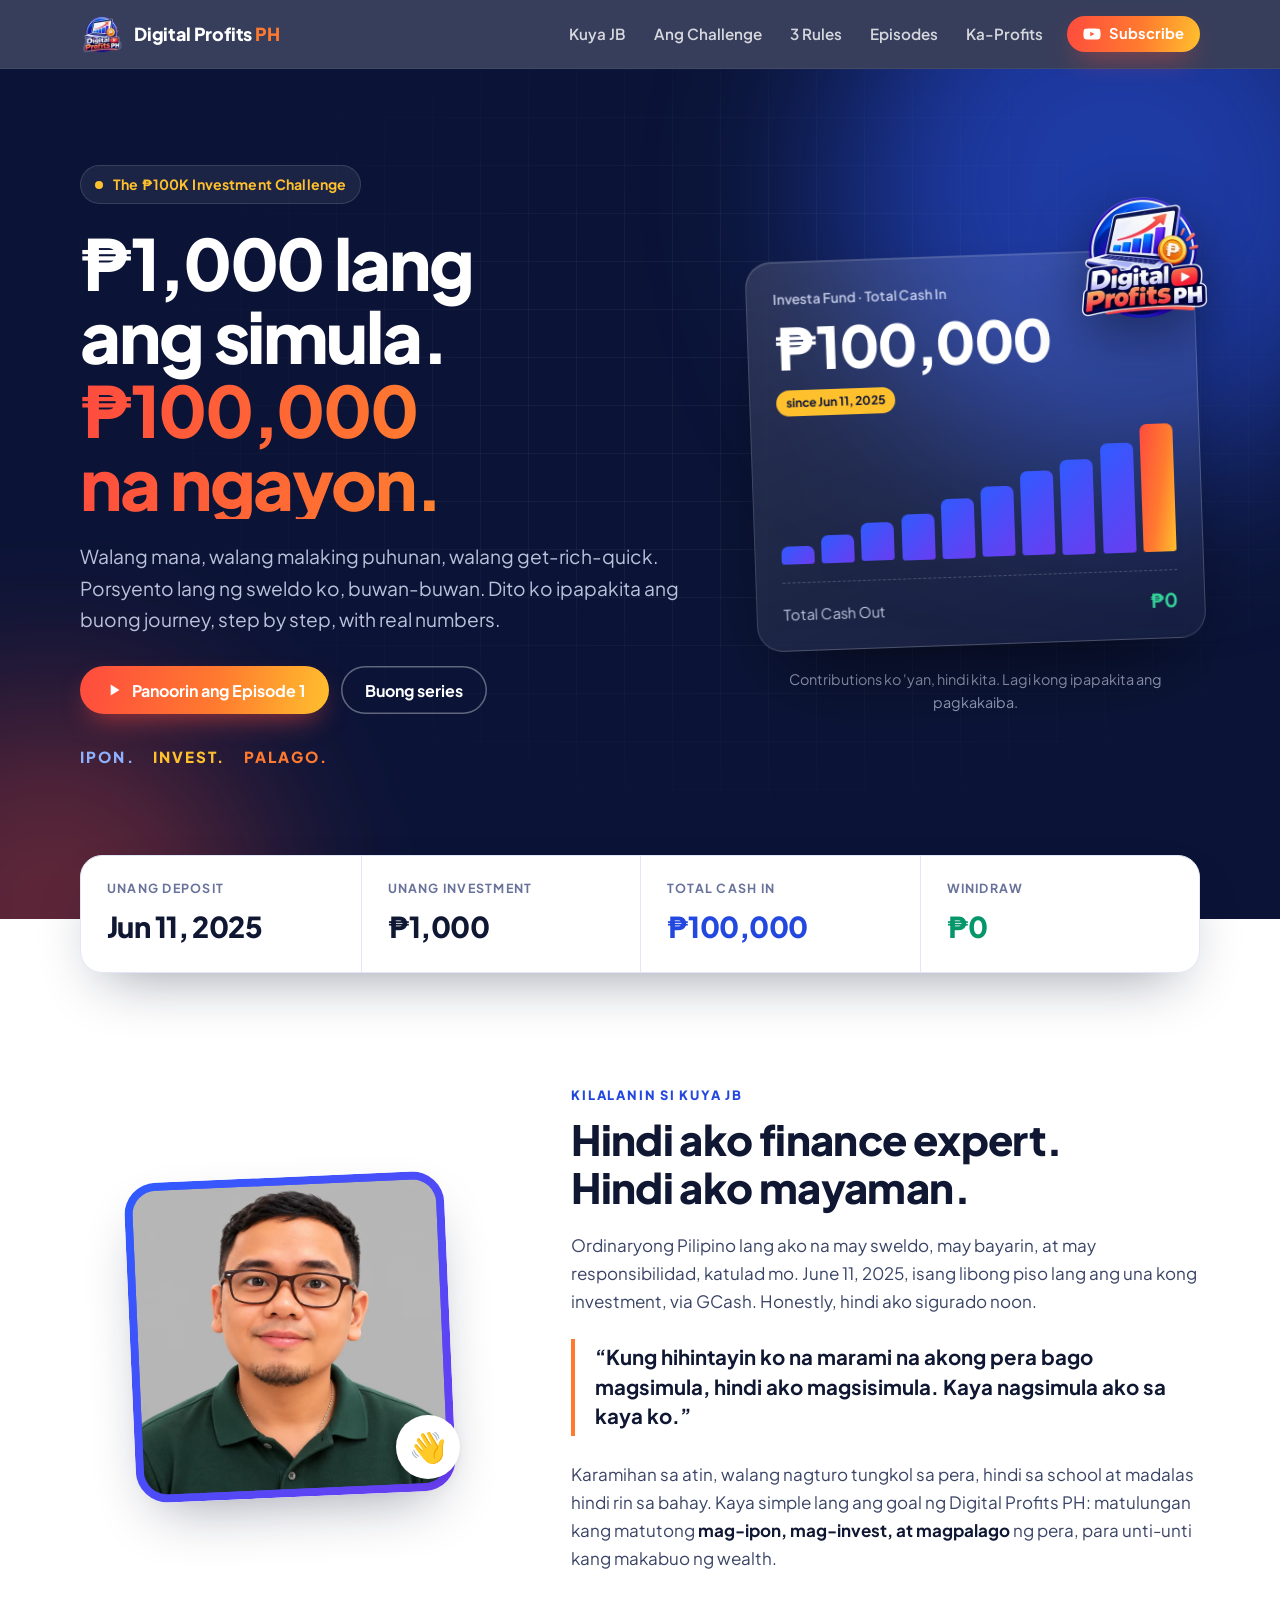
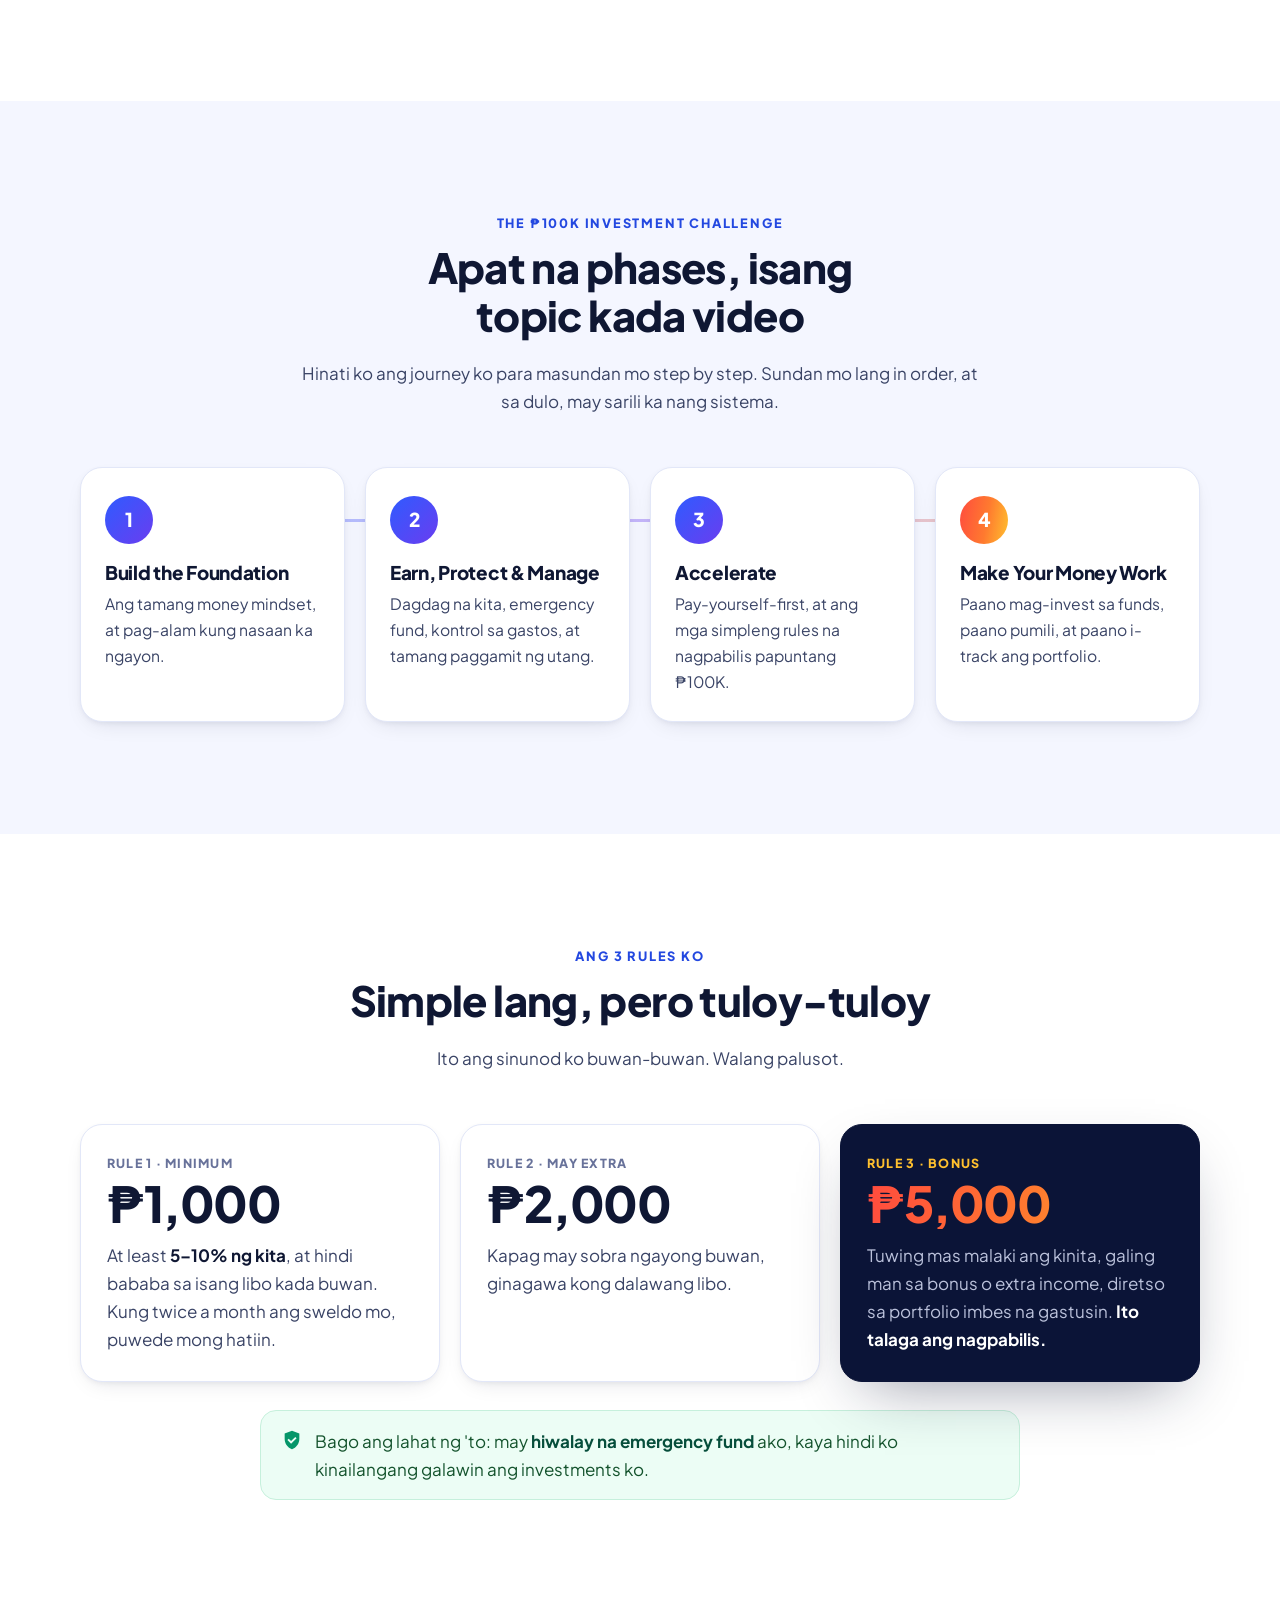
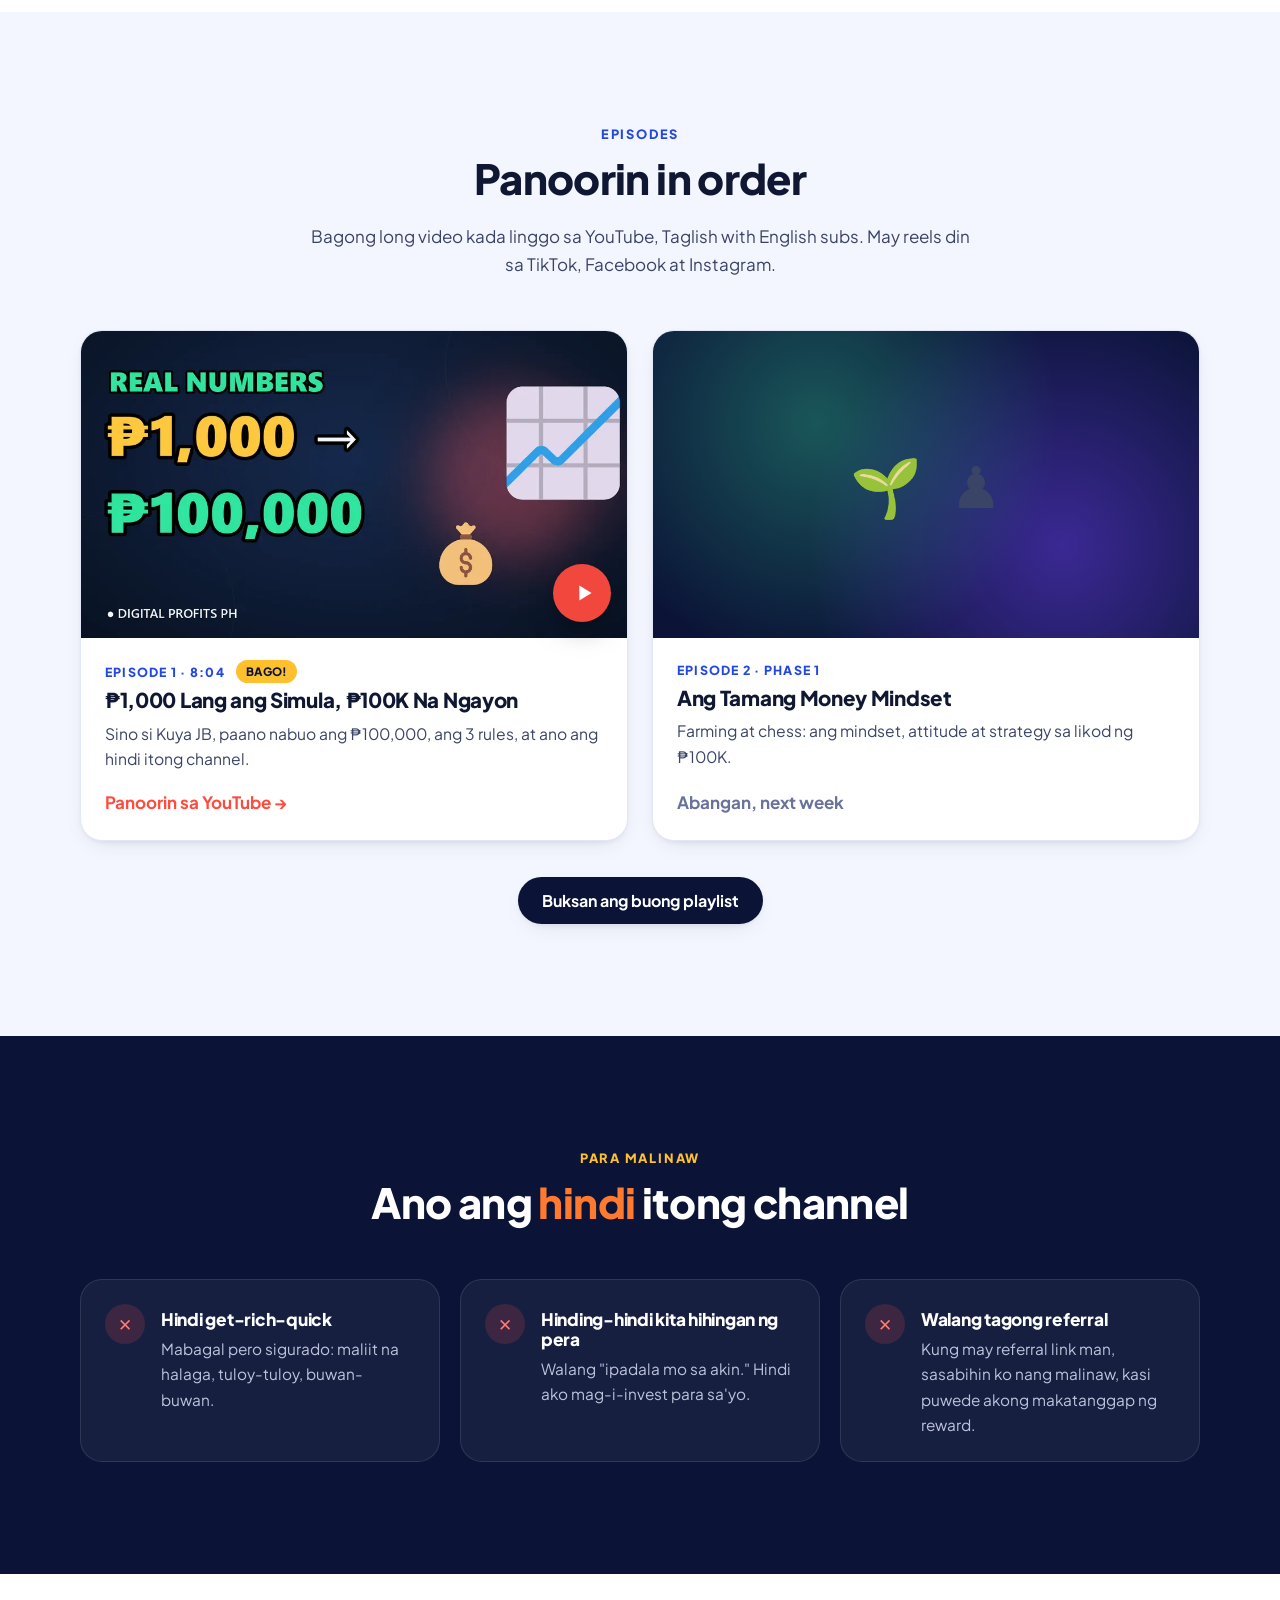
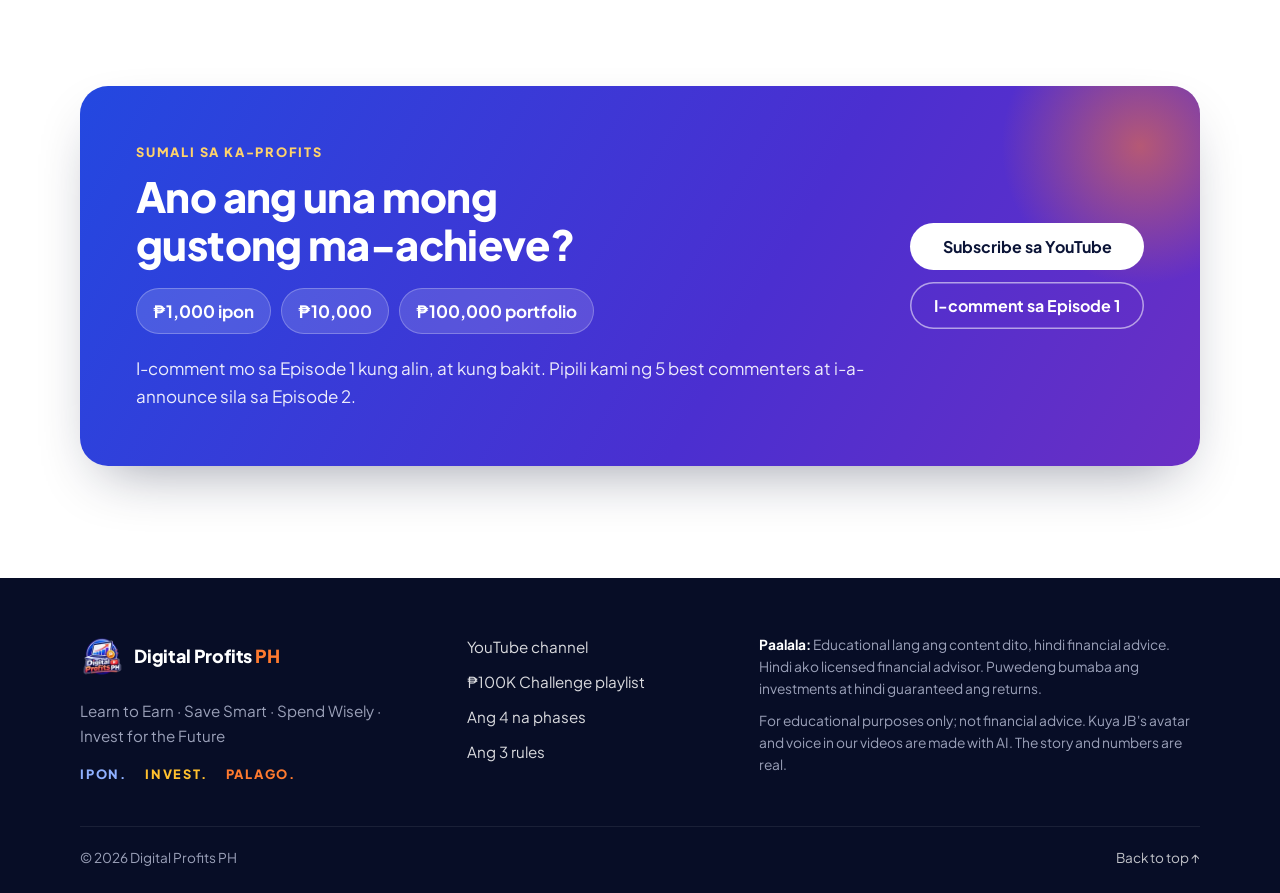
==== index.html @ aa37a6e0 "Digital Profits PH website Static one-page site for the channel and The ₱100K Investment Challenge: " ====
<!doctype html>
<html lang="fil">
<head>
  <meta charset="utf-8">
  <meta name="viewport" content="width=device-width, initial-scale=1">
  <title>Digital Profits PH · Ipon. Invest. Palago.</title>
  <meta name="description" content="₱1,000 lang ang simula, ₱100,000 na ngayon. Samahan si Kuya JB sa The ₱100K Investment Challenge: matutong mag-ipon, mag-invest at magpalago ng pera, step by step, with real numbers.">
  <meta name="theme-color" content="#0b1437">
  <link rel="canonical" href="https://digitalprofitsph.github.io/">

  <meta property="og:type" content="website">
  <meta property="og:site_name" content="Digital Profits PH">
  <meta property="og:title" content="Digital Profits PH · The ₱100K Investment Challenge">
  <meta property="og:description" content="₱1,000 lang ang simula, ₱100,000 na ngayon. Ipon. Invest. Palago., step by step, with real numbers.">
  <meta property="og:url" content="https://digitalprofitsph.github.io/">
  <meta property="og:image" content="https://digitalprofitsph.github.io/assets/og-image.png">
  <meta property="og:image:width" content="1200">
  <meta property="og:image:height" content="630">
  <meta name="twitter:card" content="summary_large_image">

  <link rel="icon" type="image/png" sizes="32x32" href="assets/favicon-32.png">
  <link rel="icon" type="image/png" sizes="192x192" href="assets/favicon-192.png">
  <link rel="apple-touch-icon" href="assets/apple-touch-icon.png">

  <link rel="preconnect" href="https://fonts.googleapis.com">
  <link rel="preconnect" href="https://fonts.gstatic.com" crossorigin>
  <link href="https://fonts.googleapis.com/css2?family=Plus+Jakarta+Sans:wght@400;500;600;700;800&display=swap" rel="stylesheet">
  <link rel="stylesheet" href="styles.css">
  <script>document.documentElement.classList.add("js");</script>
  <script src="script.js" defer></script>
</head>
<body>
  <a class="skip-link" href="#main">Skip to content</a>

  <header class="site-header" data-header>
    <div class="container header-inner">
      <a class="brand" href="#top" aria-label="Digital Profits PH, home">
        <img src="assets/logo-96.webp" width="44" height="44" alt="">
        <span>Digital Profits <b>PH</b></span>
      </a>
      <button class="nav-toggle" type="button" aria-expanded="false" aria-controls="site-nav" data-nav-toggle>
        <span class="sr-only">Menu</span>
        <svg viewBox="0 0 24 24" width="24" height="24" aria-hidden="true"><path d="M4 7h16M4 12h16M4 17h16" stroke="currentColor" stroke-width="2" stroke-linecap="round"/></svg>
      </button>
      <nav class="site-nav" id="site-nav" data-nav>
        <a href="#kuya-jb">Kuya JB</a>
        <a href="#challenge">Ang Challenge</a>
        <a href="#rules">3 Rules</a>
        <a href="#episodes">Episodes</a>
        <a href="#ka-profits">Ka-Profits</a>
        <a class="btn btn-sm btn-primary" href="https://www.youtube.com/@digitalprofitsph?sub_confirmation=1" target="_blank" rel="noopener">
          <svg viewBox="0 0 24 24" width="18" height="18" aria-hidden="true"><path fill="currentColor" d="M23 7.2a3 3 0 0 0-2.1-2.1C19 4.6 12 4.6 12 4.6s-7 0-8.9.5A3 3 0 0 0 1 7.2 31 31 0 0 0 .5 12 31 31 0 0 0 1 16.8a3 3 0 0 0 2.1 2.1c1.9.5 8.9.5 8.9.5s7 0 8.9-.5a3 3 0 0 0 2.1-2.1 31 31 0 0 0 .5-4.8 31 31 0 0 0-.5-4.8ZM9.7 15.1V8.9L15.5 12l-5.8 3.1Z"/></svg>
          Subscribe
        </a>
      </nav>
    </div>
  </header>

  <main id="main">
    <!-- Hero -->
    <section class="hero" id="top">
      <div class="hero-glow" aria-hidden="true"></div>
      <div class="container hero-grid">
        <div class="hero-copy">
          <p class="eyebrow"><span class="dot" aria-hidden="true"></span> The ₱100K Investment Challenge</p>
          <h1>₱1,000 lang ang simula. <span class="grad">₱100,000 na ngayon.</span></h1>
          <p class="lead">Walang mana, walang malaking puhunan, walang get-rich-quick. Porsyento lang ng sweldo ko, buwan-buwan. Dito ko ipapakita ang buong journey, step by step, with real numbers.</p>
          <div class="hero-actions">
            <a class="btn btn-primary" href="https://youtu.be/28OfIGx4rfI" target="_blank" rel="noopener">
              <svg viewBox="0 0 24 24" width="20" height="20" aria-hidden="true"><path fill="currentColor" d="M8 5.5v13l10.5-6.5L8 5.5Z"/></svg>
              Panoorin ang Episode 1
            </a>
            <a class="btn btn-ghost" href="https://www.youtube.com/playlist?list=PLdHB0yVSAcLo" target="_blank" rel="noopener">Buong series</a>
          </div>
          <p class="motto" aria-label="Ipon. Invest. Palago.">
            <span>Ipon.</span><span>Invest.</span><span>Palago.</span>
          </p>
        </div>

        <div class="hero-visual">
          <div class="wallet-card" role="img" aria-label="Investa Fund: Total Cash In ₱100,000, Total Cash Out ₱0, since June 11, 2025">
            <p class="wallet-label">Investa Fund · Total Cash In</p>
            <p class="wallet-amount">₱100,000</p>
            <span class="wallet-chip">since Jun 11, 2025</span>
            <div class="bars" aria-hidden="true">
              <span style="--h:14%"></span><span style="--h:22%"></span><span style="--h:30%"></span><span style="--h:36%"></span>
              <span style="--h:47%"></span><span style="--h:55%"></span><span style="--h:66%"></span><span style="--h:74%"></span>
              <span style="--h:86%"></span><span style="--h:100%"></span>
            </div>
            <div class="wallet-foot">
              <span>Total Cash Out</span><strong>₱0</strong>
            </div>
          </div>
          <img class="hero-logo" src="assets/logo-320.webp" width="200" height="200" alt="Digital Profits PH logo">
          <p class="hero-note">Contributions ko 'yan, hindi kita. Lagi kong ipapakita ang pagkakaiba.</p>
        </div>
      </div>
    </section>

    <!-- Stats -->
    <section class="stats-wrap" aria-label="Ang journey sa numbers">
      <div class="container">
        <dl class="stats">
          <div><dt>Unang deposit</dt><dd>Jun 11, 2025</dd></div>
          <div><dt>Unang investment</dt><dd>₱1,000</dd></div>
          <div><dt>Total cash in</dt><dd>₱100,000</dd></div>
          <div><dt>Winidraw</dt><dd>₱0</dd></div>
        </dl>
      </div>
    </section>

    <!-- About -->
    <section class="section" id="kuya-jb">
      <div class="container about">
        <div class="about-photo reveal">
          <img src="assets/kuya-jb.webp" width="320" height="320" alt="Kuya JB, host ng Digital Profits PH" loading="lazy">
          <span class="wave" aria-hidden="true">👋</span>
        </div>
        <div class="about-copy reveal">
          <p class="kicker">Kilalanin si Kuya JB</p>
          <h2>Hindi ako finance expert. Hindi ako mayaman.</h2>
          <p>Ordinaryong Pilipino lang ako na may sweldo, may bayarin, at may responsibilidad, katulad mo. June 11, 2025, isang libong piso lang ang una kong investment, via GCash. Honestly, hindi ako sigurado noon.</p>
          <blockquote>
            “Kung hihintayin ko na marami na akong pera bago magsimula, hindi ako magsisimula. Kaya nagsimula ako sa kaya ko.”
          </blockquote>
          <p>Karamihan sa atin, walang nagturo tungkol sa pera, hindi sa school at madalas hindi rin sa bahay. Kaya simple lang ang goal ng Digital Profits PH: matulungan kang matutong <strong>mag-ipon, mag-invest, at magpalago</strong> ng pera, para unti-unti kang makabuo ng wealth.</p>
        </div>
      </div>
    </section>

    <!-- Challenge -->
    <section class="section section-tint" id="challenge">
      <div class="container">
        <div class="section-head reveal">
          <p class="kicker">The ₱100K Investment Challenge</p>
          <h2>Apat na phases, isang topic kada video</h2>
          <p>Hinati ko ang journey ko para masundan mo step by step. Sundan mo lang in order, at sa dulo, may sarili ka nang sistema.</p>
        </div>
        <ol class="phases">
          <li class="phase reveal">
            <span class="phase-num">1</span>
            <h3>Build the Foundation</h3>
            <p>Ang tamang money mindset, at pag-alam kung nasaan ka ngayon.</p>
          </li>
          <li class="phase reveal">
            <span class="phase-num">2</span>
            <h3>Earn, Protect &amp; Manage</h3>
            <p>Dagdag na kita, emergency fund, kontrol sa gastos, at tamang paggamit ng utang.</p>
          </li>
          <li class="phase reveal">
            <span class="phase-num">3</span>
            <h3>Accelerate</h3>
            <p>Pay-yourself-first, at ang mga simpleng rules na nagpabilis papuntang ₱100K.</p>
          </li>
          <li class="phase reveal">
            <span class="phase-num">4</span>
            <h3>Make Your Money Work</h3>
            <p>Paano mag-invest sa funds, paano pumili, at paano i-track ang portfolio.</p>
          </li>
        </ol>
      </div>
    </section>

    <!-- Rules -->
    <section class="section" id="rules">
      <div class="container">
        <div class="section-head reveal">
          <p class="kicker">Ang 3 Rules Ko</p>
          <h2>Simple lang, pero tuloy-tuloy</h2>
          <p>Ito ang sinunod ko buwan-buwan. Walang palusot.</p>
        </div>
        <div class="rules">
          <article class="rule reveal">
            <p class="rule-tag">Rule 1 · Minimum</p>
            <p class="rule-amount">₱1,000</p>
            <p>At least <strong>5–10% ng kita</strong>, at hindi bababa sa isang libo kada buwan. Kung twice a month ang sweldo mo, puwede mong hatiin.</p>
          </article>
          <article class="rule reveal">
            <p class="rule-tag">Rule 2 · May extra</p>
            <p class="rule-amount">₱2,000</p>
            <p>Kapag may sobra ngayong buwan, ginagawa kong dalawang libo.</p>
          </article>
          <article class="rule rule-hot reveal">
            <p class="rule-tag">Rule 3 · Bonus</p>
            <p class="rule-amount">₱5,000</p>
            <p>Tuwing mas malaki ang kinita, galing man sa bonus o extra income, diretso sa portfolio imbes na gastusin. <strong>Ito talaga ang nagpabilis.</strong></p>
          </article>
        </div>
        <p class="rules-note reveal">
          <svg viewBox="0 0 24 24" width="22" height="22" aria-hidden="true"><path fill="currentColor" d="M12 2 4 5v6c0 5 3.4 9.7 8 11 4.6-1.3 8-6 8-11V5l-8-3Zm-1 14-4-4 1.4-1.4L11 13.2l4.6-4.6L17 10l-6 6Z"/></svg>
          <span>Bago ang lahat ng 'to: may <strong>hiwalay na emergency fund</strong> ako, kaya hindi ko kinailangang galawin ang investments ko.</span>
        </p>
      </div>
    </section>

    <!-- Episodes -->
    <section class="section section-tint" id="episodes">
      <div class="container">
        <div class="section-head reveal">
          <p class="kicker">Episodes</p>
          <h2>Panoorin in order</h2>
          <p>Bagong long video kada linggo sa YouTube, Taglish with English subs. May reels din sa TikTok, Facebook at Instagram.</p>
        </div>
        <div class="episodes">
          <a class="episode reveal" href="https://youtu.be/28OfIGx4rfI" target="_blank" rel="noopener">
            <div class="episode-thumb">
              <img src="assets/ep01.webp" width="960" height="540" alt="Episode 1 thumbnail: Real numbers, ₱1,000 to ₱100,000" loading="lazy">
              <span class="play" aria-hidden="true"><svg viewBox="0 0 24 24" width="28" height="28"><path fill="currentColor" d="M8 5.5v13l10.5-6.5L8 5.5Z"/></svg></span>
            </div>
            <div class="episode-body">
              <p class="episode-meta">Episode 1 · 8:04 <span class="badge" data-ep1-badge>Bago!</span></p>
              <h3>₱1,000 Lang ang Simula, ₱100K Na Ngayon</h3>
              <p>Sino si Kuya JB, paano nabuo ang ₱100,000, ang 3 rules, at ano ang hindi itong channel.</p>
              <span class="episode-cta" data-ep1-cta>Panoorin sa YouTube →</span>
            </div>
          </a>
          <div class="episode episode-soon reveal">
            <div class="episode-thumb soon-art" aria-hidden="true">
              <span>🌱</span><span>♟️</span>
            </div>
            <div class="episode-body">
              <p class="episode-meta">Episode 2 · Phase 1</p>
              <h3>Ang Tamang Money Mindset</h3>
              <p>Farming at chess: ang mindset, attitude at strategy sa likod ng ₱100K.</p>
              <span class="episode-cta muted">Abangan, next week</span>
            </div>
          </div>
        </div>
        <div class="center reveal">
          <a class="btn btn-dark" href="https://www.youtube.com/playlist?list=PLdHB0yVSAcLo" target="_blank" rel="noopener">Buksan ang buong playlist</a>
        </div>
      </div>
    </section>

    <!-- Promise -->
    <section class="section promise">
      <div class="container">
        <div class="section-head reveal">
          <p class="kicker">Para malinaw</p>
          <h2>Ano ang <em>hindi</em> itong channel</h2>
        </div>
        <ul class="nots">
          <li class="reveal"><span class="x" aria-hidden="true">✕</span><div><h3>Hindi get-rich-quick</h3><p>Mabagal pero sigurado: maliit na halaga, tuloy-tuloy, buwan-buwan.</p></div></li>
          <li class="reveal"><span class="x" aria-hidden="true">✕</span><div><h3>Hinding-hindi kita hihingan ng pera</h3><p>Walang "ipadala mo sa akin." Hindi ako mag-i-invest para sa'yo.</p></div></li>
          <li class="reveal"><span class="x" aria-hidden="true">✕</span><div><h3>Walang tagong referral</h3><p>Kung may referral link man, sasabihin ko nang malinaw, kasi puwede akong makatanggap ng reward.</p></div></li>
        </ul>
      </div>
    </section>

    <!-- Community -->
    <section class="section" id="ka-profits">
      <div class="container">
        <div class="cta-band reveal">
          <div>
            <p class="kicker light">Sumali sa Ka-Profits</p>
            <h2>Ano ang una mong gustong <span class="nowrap">ma-achieve?</span></h2>
            <div class="goals">
              <span>₱1,000 ipon</span><span>₱10,000</span><span>₱100,000 portfolio</span>
            </div>
            <p>I-comment mo sa Episode 1 kung alin, at kung bakit. Pipili kami ng 5 best commenters at i-a-announce sila sa Episode 2.</p>
          </div>
          <div class="cta-actions">
            <a class="btn btn-light" href="https://www.youtube.com/@digitalprofitsph?sub_confirmation=1" target="_blank" rel="noopener">Subscribe sa YouTube</a>
            <a class="btn btn-outline-light" href="https://youtu.be/28OfIGx4rfI" target="_blank" rel="noopener">I-comment sa Episode 1</a>
          </div>
        </div>
      </div>
    </section>
  </main>

  <footer class="site-footer">
    <div class="container footer-grid">
      <div class="footer-brand">
        <a class="brand" href="#top">
          <img src="assets/logo-96.webp" width="44" height="44" alt="">
          <span>Digital Profits <b>PH</b></span>
        </a>
        <p>Learn to Earn · Save Smart · Spend Wisely · Invest for the Future</p>
        <p class="motto small"><span>Ipon.</span><span>Invest.</span><span>Palago.</span></p>
      </div>
      <nav class="footer-links" aria-label="Footer">
        <a href="https://www.youtube.com/@digitalprofitsph" target="_blank" rel="noopener">YouTube channel</a>
        <a href="https://www.youtube.com/playlist?list=PLdHB0yVSAcLo" target="_blank" rel="noopener">₱100K Challenge playlist</a>
        <a href="#challenge">Ang 4 na phases</a>
        <a href="#rules">Ang 3 rules</a>
      </nav>
      <div class="disclaimer">
        <p><strong>Paalala:</strong> Educational lang ang content dito, hindi financial advice. Hindi ako licensed financial advisor. Puwedeng bumaba ang investments at hindi guaranteed ang returns.</p>
        <p>For educational purposes only; not financial advice. Kuya JB's avatar and voice in our videos are made with AI. The story and numbers are real.</p>
      </div>
    </div>
    <div class="container footer-bottom">
      <p>© <span data-year>2026</span> Digital Profits PH</p>
      <a href="#top">Back to top ↑</a>
    </div>
  </footer>
</body>
</html>
---- styles.css ----
/* Digital Profits PH: colours come from logo V2 (royal blue, violet, red-orange, gold) */
:root {
  --navy-950: #070d26;
  --navy-900: #0b1437;
  --navy-800: #121e52;
  --blue: #2f5bff;
  --blue-600: #2348e0;
  --violet: #6a3df0;
  --red: #ff4b3e;
  --orange: #ff7a2f;
  --gold: #ffc02e;
  --green: #34d399;

  --ink: #0f1733;
  --body: #3a4466;
  --muted: #68729a;
  --bg: #ffffff;
  --tint: #f4f6ff;
  --line: #e2e7f8;
  --on-dark: rgba(226, 232, 255, 0.82);

  --grad-hot: linear-gradient(100deg, var(--red), var(--orange) 55%, var(--gold));
  --grad-blue: linear-gradient(135deg, var(--blue), var(--violet));
  --radius: 22px;
  --shadow-sm: 0 2px 6px -2px rgba(15, 23, 51, 0.08), 0 8px 24px -12px rgba(15, 23, 51, 0.18);
  --shadow-lg: 0 24px 60px -24px rgba(15, 23, 51, 0.45);
  --header-h: 68px;
}

*, *::before, *::after { box-sizing: border-box; }

html { scroll-behavior: smooth; scroll-padding-top: calc(var(--header-h) + 12px); }

body {
  margin: 0;
  font-family: "Plus Jakarta Sans", "Segoe UI", system-ui, -apple-system, sans-serif;
  font-size: 1.0625rem;
  line-height: 1.65;
  color: var(--body);
  background: var(--bg);
  -webkit-font-smoothing: antialiased;
  text-rendering: optimizeLegibility;
}

img { display: block; max-width: 100%; height: auto; }
a { color: inherit; }
h1, h2, h3 { color: var(--ink); line-height: 1.15; margin: 0; letter-spacing: -0.015em; }
p { margin: 0 0 1em; }

.container { width: min(1120px, calc(100% - 32px)); margin-inline: auto; }
.nowrap { white-space: nowrap; }

.sr-only {
  position: absolute; width: 1px; height: 1px; padding: 0; margin: -1px;
  overflow: hidden; clip: rect(0, 0, 0, 0); white-space: nowrap; border: 0;
}

.skip-link {
  position: absolute; left: 16px; top: -60px; z-index: 100;
  background: var(--gold); color: var(--navy-900); font-weight: 700;
  padding: 10px 16px; border-radius: 10px; text-decoration: none;
}
.skip-link:focus { top: 12px; }

:focus-visible { outline: 3px solid var(--gold); outline-offset: 3px; border-radius: 6px; }

/* ---------- Buttons ---------- */
.btn {
  display: inline-flex; align-items: center; justify-content: center; gap: 8px;
  padding: 14px 24px; border-radius: 999px; border: 0;
  font: inherit; font-weight: 700; font-size: 1rem; line-height: 1.2;
  text-decoration: none; cursor: pointer; white-space: nowrap;
  transition: transform 0.18s ease, box-shadow 0.18s ease, background-color 0.18s ease, color 0.18s ease;
}
.btn:hover { transform: translateY(-2px); }
.btn:active { transform: translateY(0); }
.btn-sm { padding: 9px 16px; font-size: 0.92rem; }

.btn-primary {
  background: var(--grad-hot); color: #fff;
  box-shadow: 0 12px 28px -10px rgba(255, 75, 62, 0.65);
}
.btn-primary:hover { box-shadow: 0 16px 34px -10px rgba(255, 75, 62, 0.75); }
.btn-ghost { color: #fff; box-shadow: inset 0 0 0 1.5px rgba(255, 255, 255, 0.35); }
.btn-ghost:hover { background: rgba(255, 255, 255, 0.08); }
.btn-dark { background: var(--navy-900); color: #fff; box-shadow: var(--shadow-sm); }
.btn-dark:hover { background: var(--navy-800); }
.btn-light { background: #fff; color: var(--navy-900); }
.btn-outline-light { color: #fff; box-shadow: inset 0 0 0 1.5px rgba(255, 255, 255, 0.55); }
.btn-outline-light:hover { background: rgba(255, 255, 255, 0.1); }

/* ---------- Header ---------- */
.site-header {
  position: sticky; top: 0; z-index: 50;
  background: rgba(11, 20, 55, 0.82);
  backdrop-filter: saturate(1.4) blur(12px);
  -webkit-backdrop-filter: saturate(1.4) blur(12px);
  border-bottom: 1px solid rgba(255, 255, 255, 0.06);
  transition: box-shadow 0.2s ease, background-color 0.2s ease;
}
.site-header.is-scrolled { background: rgba(11, 20, 55, 0.95); box-shadow: 0 8px 24px -12px rgba(0, 0, 0, 0.5); }

.header-inner { display: flex; align-items: center; justify-content: space-between; height: var(--header-h); }

.brand {
  display: inline-flex; align-items: center; gap: 10px;
  color: #fff; text-decoration: none; font-weight: 800; font-size: 1.12rem; letter-spacing: -0.01em;
}
.brand img { width: 44px; height: 44px; }
.brand b { color: var(--orange); font-weight: 800; }

.site-nav { display: flex; align-items: center; gap: 4px; }
.site-nav a:not(.btn) {
  color: rgba(255, 255, 255, 0.8); text-decoration: none; font-weight: 600; font-size: 0.95rem;
  padding: 8px 12px; border-radius: 10px; transition: color 0.15s ease, background-color 0.15s ease;
}
.site-nav a:not(.btn):hover { color: #fff; background: rgba(255, 255, 255, 0.08); }
.site-nav .btn { margin-left: 8px; }

.nav-toggle {
  display: none; color: #fff; background: transparent; border: 0;
  width: 44px; height: 44px; border-radius: 12px; cursor: pointer;
  align-items: center; justify-content: center;
}
.nav-toggle:hover { background: rgba(255, 255, 255, 0.08); }

/* ---------- Hero ---------- */
.hero {
  position: relative; overflow: hidden; color: #fff;
  background: var(--navy-900);
  padding: clamp(48px, 8vw, 96px) 0 clamp(112px, 12vw, 150px);
}
.hero::before {
  /* faint grid, fading out toward the edges */
  content: ""; position: absolute; inset: 0;
  background-image:
    linear-gradient(rgba(255, 255, 255, 0.045) 1px, transparent 1px),
    linear-gradient(90deg, rgba(255, 255, 255, 0.045) 1px, transparent 1px);
  background-size: 48px 48px;
  mask-image: radial-gradient(ellipse 70% 70% at 60% 40%, #000 30%, transparent 75%);
  -webkit-mask-image: radial-gradient(ellipse 70% 70% at 60% 40%, #000 30%, transparent 75%);
}
.hero-glow { position: absolute; inset: 0; pointer-events: none; }
.hero-glow::before, .hero-glow::after {
  content: ""; position: absolute; border-radius: 50%; filter: blur(90px);
}
.hero-glow::before { width: 560px; height: 560px; right: -120px; top: -160px; background: rgba(47, 91, 255, 0.55); }
.hero-glow::after { width: 420px; height: 420px; left: -160px; bottom: -200px; background: rgba(255, 75, 62, 0.35); }

.hero-grid {
  position: relative; display: grid; grid-template-columns: 1.15fr 0.85fr;
  gap: clamp(32px, 5vw, 64px); align-items: center;
}

.eyebrow {
  display: inline-flex; align-items: center; gap: 10px;
  padding: 7px 14px; border-radius: 999px;
  background: rgba(255, 255, 255, 0.07); border: 1px solid rgba(255, 255, 255, 0.12);
  color: var(--gold); font-weight: 700; font-size: 0.88rem; letter-spacing: 0.01em;
  margin-bottom: 22px;
}
.eyebrow .dot {
  width: 8px; height: 8px; border-radius: 50%; background: var(--gold);
  box-shadow: 0 0 0 0 rgba(255, 192, 46, 0.6); animation: pulse 2.4s infinite;
}

.hero h1 {
  color: #fff; font-weight: 800;
  font-size: clamp(2.5rem, 6vw, 4.4rem); line-height: 1.04; letter-spacing: -0.03em;
  text-wrap: balance;
}
.hero h1 .grad { text-wrap: balance; }
.grad {
  display: block;
  background: var(--grad-hot); -webkit-background-clip: text; background-clip: text;
  color: transparent;
}
.lead { margin-top: 22px; font-size: clamp(1.06rem, 1.6vw, 1.2rem); color: var(--on-dark); max-width: 34em; }
.hero-actions { display: flex; flex-wrap: wrap; gap: 12px; margin-top: 30px; }

.motto {
  display: flex; flex-wrap: wrap; gap: 6px 18px; margin: 30px 0 0;
  font-weight: 800; font-size: 0.95rem; letter-spacing: 0.14em; text-transform: uppercase;
}
.motto span:nth-child(1) { color: #8fb0ff; }
.motto span:nth-child(2) { color: var(--gold); }
.motto span:nth-child(3) { color: var(--orange); }
.motto.small { font-size: 0.8rem; margin-top: 16px; }

.hero-visual { position: relative; padding-top: 36px; }

.wallet-card {
  position: relative; padding: 26px 26px 22px; border-radius: 26px;
  background: linear-gradient(160deg, rgba(255, 255, 255, 0.13), rgba(255, 255, 255, 0.04));
  border: 1px solid rgba(255, 255, 255, 0.16);
  box-shadow: 0 40px 80px -30px rgba(0, 0, 0, 0.65), inset 0 1px 0 rgba(255, 255, 255, 0.12);
  backdrop-filter: blur(10px); -webkit-backdrop-filter: blur(10px);
  transform: rotate(-2deg);
}
.wallet-label { margin: 0; padding-right: 110px; font-size: 0.85rem; font-weight: 600; color: var(--on-dark); }
.wallet-chip {
  display: inline-block; margin-bottom: 20px;
  font-size: 0.75rem; font-weight: 700; color: var(--navy-900); background: var(--gold);
  padding: 3px 10px; border-radius: 999px;
}
.wallet-amount {
  margin: 8px 0 10px; color: #fff; font-weight: 800; letter-spacing: -0.03em;
  font-size: clamp(2.6rem, 5vw, 3.6rem); line-height: 1;
}
.bars { display: flex; align-items: flex-end; gap: 7px; height: 128px; }
.bars span {
  flex: 1; height: var(--h); border-radius: 7px 7px 3px 3px;
  background: var(--grad-blue); transform-origin: bottom;
  animation: grow 1s cubic-bezier(0.2, 0.8, 0.2, 1) both;
}
.bars span:last-child { background: var(--grad-hot); }
.bars span:nth-child(2) { animation-delay: 0.05s; }
.bars span:nth-child(3) { animation-delay: 0.1s; }
.bars span:nth-child(4) { animation-delay: 0.15s; }
.bars span:nth-child(5) { animation-delay: 0.2s; }
.bars span:nth-child(6) { animation-delay: 0.25s; }
.bars span:nth-child(7) { animation-delay: 0.3s; }
.bars span:nth-child(8) { animation-delay: 0.35s; }
.bars span:nth-child(9) { animation-delay: 0.4s; }
.bars span:nth-child(10) { animation-delay: 0.45s; }
.wallet-foot {
  display: flex; justify-content: space-between; align-items: baseline;
  margin-top: 18px; padding-top: 14px; border-top: 1px dashed rgba(255, 255, 255, 0.2);
  font-size: 0.92rem; color: var(--on-dark);
}
.wallet-foot strong { color: var(--green); font-size: 1.2rem; }

.hero-logo {
  position: absolute; right: -18px; top: -38px; width: 150px; height: 150px;
  filter: drop-shadow(0 18px 30px rgba(0, 0, 0, 0.45));
  animation: float 6s ease-in-out infinite;
}
.hero-note { margin: 22px 0 0; text-align: center; font-size: 0.9rem; color: rgba(226, 232, 255, 0.65); }

/* ---------- Stats ---------- */
.stats-wrap { position: relative; z-index: 2; margin-top: -64px; }
.stats {
  display: grid; grid-template-columns: repeat(4, 1fr); margin: 0;
  background: #fff; border-radius: var(--radius); box-shadow: var(--shadow-lg);
  border: 1px solid var(--line);
}
.stats > div { padding: 22px 26px; }
.stats > div + div { border-left: 1px solid var(--line); }
.stats dt { font-size: 0.78rem; font-weight: 700; text-transform: uppercase; letter-spacing: 0.1em; color: var(--muted); }
.stats dd { margin: 4px 0 0; font-size: clamp(1.35rem, 2.4vw, 1.8rem); font-weight: 800; color: var(--ink); letter-spacing: -0.02em; }
.stats > div:nth-child(3) dd { color: var(--blue-600); }
.stats > div:nth-child(4) dd { color: #059669; }

/* ---------- Sections ---------- */
.section { padding: clamp(64px, 9vw, 112px) 0; }
.section-tint { background: var(--tint); }
.section-head { max-width: 680px; margin: 0 auto clamp(36px, 5vw, 52px); text-align: center; }
.section-head p:last-child { margin-bottom: 0; }
.kicker {
  margin: 0 0 10px; font-size: 0.8rem; font-weight: 800; text-transform: uppercase;
  letter-spacing: 0.14em; color: var(--blue-600);
}
.kicker.light { color: #ffd36b; }
h2 { font-size: clamp(1.85rem, 3.6vw, 2.6rem); font-weight: 800; margin-bottom: 0.45em; text-wrap: balance; }
h3 { font-size: 1.18rem; font-weight: 800; }

/* About */
.about { display: grid; grid-template-columns: 0.8fr 1.2fr; gap: clamp(32px, 6vw, 72px); align-items: center; }
.about-photo { position: relative; max-width: 380px; justify-self: center; }
.about-photo img {
  border-radius: 32px; padding: 8px; background: var(--grad-blue);
  box-shadow: var(--shadow-lg); transform: rotate(-2.5deg);
}
.wave {
  position: absolute; right: -10px; bottom: 18px; width: 64px; height: 64px;
  display: grid; place-items: center; font-size: 30px;
  background: #fff; border-radius: 50%; box-shadow: var(--shadow-sm);
  animation: wave 2.8s ease-in-out infinite; transform-origin: 70% 70%;
}
.about-copy blockquote {
  margin: 24px 0; padding: 4px 0 4px 20px; border-left: 4px solid var(--orange);
  font-size: clamp(1.1rem, 1.8vw, 1.28rem); font-weight: 700; line-height: 1.45; color: var(--ink);
}
.about-copy strong { color: var(--ink); }

/* Phases */
.phases {
  position: relative; list-style: none; margin: 0; padding: 0;
  display: grid; grid-template-columns: repeat(4, 1fr); gap: 20px;
}
.phases::before {
  content: ""; position: absolute; left: 12%; right: 12%; top: 52px; height: 3px; border-radius: 3px;
  background: linear-gradient(90deg, var(--blue), var(--violet), var(--orange));
  opacity: 0.35;
}
.phase {
  position: relative; background: #fff; border: 1px solid var(--line); border-radius: var(--radius);
  padding: 28px 24px 26px; box-shadow: var(--shadow-sm);
  transition: transform 0.2s ease, box-shadow 0.2s ease;
}
.phase:hover { transform: translateY(-4px); box-shadow: var(--shadow-lg); }
.phase-num {
  display: grid; place-items: center; width: 48px; height: 48px; margin-bottom: 18px;
  border-radius: 50%; background: var(--grad-blue); color: #fff; font-weight: 800; font-size: 1.2rem;
  box-shadow: 0 0 0 6px #fff;
}
.phase:last-child .phase-num { background: var(--grad-hot); }
.phase h3 { margin-bottom: 8px; }
.phase p { margin: 0; font-size: 0.98rem; }

/* Rules */
.rules { display: grid; grid-template-columns: repeat(3, 1fr); gap: 20px; }
.rule {
  background: #fff; border: 1px solid var(--line); border-radius: var(--radius);
  padding: 28px 26px; box-shadow: var(--shadow-sm);
}
.rule p:last-child { margin-bottom: 0; }
.rule-tag { margin: 0; font-size: 0.78rem; font-weight: 800; text-transform: uppercase; letter-spacing: 0.1em; color: var(--muted); }
.rule-amount {
  margin: 6px 0 12px; font-weight: 800; color: var(--ink); letter-spacing: -0.03em;
  font-size: clamp(2.4rem, 4.5vw, 3.1rem); line-height: 1;
}
.rule strong { color: var(--ink); }
.rule-hot { background: var(--navy-900); border-color: var(--navy-900); color: var(--on-dark); box-shadow: var(--shadow-lg); }
.rule-hot .rule-tag { color: var(--gold); }
.rule-hot .rule-amount { background: var(--grad-hot); -webkit-background-clip: text; background-clip: text; color: transparent; }
.rule-hot strong { color: #fff; }

.rules-note {
  display: flex; gap: 12px; align-items: flex-start;
  max-width: 760px; margin: 28px auto 0; padding: 16px 20px;
  background: #ecfdf5; border: 1px solid #c6f0dc; border-radius: 16px; color: #14532d;
}
.rules-note svg { flex-shrink: 0; color: #059669; margin-top: 2px; }
.rules-note strong { color: #064e3b; }

/* Episodes */
.episodes { display: grid; grid-template-columns: repeat(2, 1fr); gap: 24px; }
.episode {
  display: flex; flex-direction: column; overflow: hidden; text-decoration: none;
  background: #fff; border: 1px solid var(--line); border-radius: var(--radius); box-shadow: var(--shadow-sm);
  transition: transform 0.2s ease, box-shadow 0.2s ease;
}
a.episode:hover { transform: translateY(-4px); box-shadow: var(--shadow-lg); }
.episode-thumb { position: relative; aspect-ratio: 16 / 9; background: var(--navy-900); }
.episode-thumb img { width: 100%; height: 100%; object-fit: cover; }
.play {
  /* bottom-right so it doesn't cover the thumbnail's own text */
  position: absolute; right: 16px; bottom: 16px; width: 58px; height: 58px;
  display: grid; place-items: center; border-radius: 50%;
  background: rgba(255, 75, 62, 0.94); color: #fff; padding-left: 4px;
  box-shadow: 0 10px 30px -8px rgba(0, 0, 0, 0.6); transition: transform 0.2s ease;
}
a.episode:hover .play { transform: scale(1.1); }
.badge {
  display: inline-block; margin-left: 8px; padding: 2px 10px; border-radius: 999px; vertical-align: 1px;
  background: var(--gold); color: var(--navy-900); font-size: 0.72rem; font-weight: 800; letter-spacing: 0.02em;
}
.soon-art {
  display: flex; align-items: center; justify-content: center; gap: 28px; font-size: 3.6rem;
  background:
    radial-gradient(circle at 30% 30%, rgba(52, 211, 153, 0.35), transparent 55%),
    radial-gradient(circle at 75% 70%, rgba(106, 61, 240, 0.5), transparent 55%),
    var(--navy-900);
}
.episode-body { display: flex; flex-direction: column; flex: 1; padding: 22px 24px 24px; }
.episode-meta { margin: 0 0 6px; font-size: 0.78rem; font-weight: 800; text-transform: uppercase; letter-spacing: 0.1em; color: var(--blue-600); }
.episode-body h3 { font-size: 1.28rem; margin-bottom: 8px; }
.episode-body p:not(.episode-meta) { font-size: 0.98rem; }
.episode-cta { margin-top: auto; font-weight: 700; color: var(--red); }
.episode-cta.muted { color: var(--muted); }
.center { text-align: center; margin-top: 36px; }

/* Promise (dark) */
.promise { background: var(--navy-900); color: var(--on-dark); }
.promise h2 { color: #fff; }
.promise h2 em { font-style: normal; color: var(--orange); }
.promise .kicker { color: var(--gold); }
.nots { list-style: none; margin: 0; padding: 0; display: grid; grid-template-columns: repeat(3, 1fr); gap: 20px; }
.nots li {
  display: flex; gap: 16px; padding: 24px; border-radius: var(--radius);
  background: rgba(255, 255, 255, 0.05); border: 1px solid rgba(255, 255, 255, 0.1);
}
.nots .x {
  flex-shrink: 0; display: grid; place-items: center; width: 40px; height: 40px; border-radius: 50%;
  background: rgba(255, 75, 62, 0.16); color: #ff7b70; font-weight: 800;
}
.nots h3 { color: #fff; font-size: 1.08rem; margin: 6px 0 6px; }
.nots p { margin: 0; font-size: 0.96rem; }

/* Community CTA */
.cta-band {
  position: relative; overflow: hidden;
  display: grid; grid-template-columns: 1.4fr auto; gap: 32px; align-items: center;
  padding: clamp(28px, 5vw, 56px); border-radius: 28px; color: rgba(255, 255, 255, 0.9);
  background: linear-gradient(120deg, var(--blue-600), #4b2fd0 60%, #6a2fc4);
  box-shadow: var(--shadow-lg);
}
.cta-band::after {
  content: ""; position: absolute; right: -80px; top: -80px; width: 280px; height: 280px; border-radius: 50%;
  background: radial-gradient(circle, rgba(255, 122, 47, 0.55), transparent 70%);
  pointer-events: none;
}
.cta-band h2 { color: #fff; }
.cta-band p:last-child { margin-bottom: 0; }
.goals { display: flex; flex-wrap: wrap; gap: 10px; margin: 18px 0 20px; }
.goals span {
  padding: 8px 16px; border-radius: 999px; font-weight: 700; color: #fff;
  background: rgba(255, 255, 255, 0.14); border: 1px solid rgba(255, 255, 255, 0.25);
}
.cta-actions { position: relative; z-index: 1; display: flex; flex-direction: column; gap: 12px; }

/* ---------- Footer ---------- */
.site-footer { background: var(--navy-950); color: rgba(226, 232, 255, 0.68); padding: 56px 0 24px; font-size: 0.95rem; }
.footer-grid { display: grid; grid-template-columns: 1.1fr 0.8fr 1.4fr; gap: 40px; }
.footer-brand p { margin: 14px 0 0; }
.footer-links { display: flex; flex-direction: column; gap: 10px; }
.footer-links a { color: rgba(255, 255, 255, 0.85); text-decoration: none; }
.footer-links a:hover { color: var(--orange); }
.disclaimer { font-size: 0.86rem; line-height: 1.6; }
.disclaimer strong { color: #fff; }
.disclaimer p { margin: 0 0 10px; }
.footer-bottom {
  display: flex; justify-content: space-between; gap: 16px; flex-wrap: wrap;
  margin-top: 40px; padding-top: 20px; border-top: 1px solid rgba(255, 255, 255, 0.08); font-size: 0.85rem;
}
.footer-bottom p { margin: 0; }
.footer-bottom a { color: rgba(255, 255, 255, 0.75); text-decoration: none; }
.footer-bottom a:hover { color: #fff; }

/* ---------- Reveal on scroll (only when JS is running) ---------- */
.js .reveal { opacity: 0; transform: translateY(18px); transition: opacity 0.6s ease, transform 0.6s ease; }
.js .reveal.is-visible { opacity: 1; transform: none; }

/* ---------- Animations ---------- */
@keyframes grow { from { transform: scaleY(0); } to { transform: scaleY(1); } }
@keyframes float { 0%, 100% { transform: translateY(0) rotate(4deg); } 50% { transform: translateY(-10px) rotate(1deg); } }
@keyframes pulse {
  0% { box-shadow: 0 0 0 0 rgba(255, 192, 46, 0.6); }
  70% { box-shadow: 0 0 0 10px rgba(255, 192, 46, 0); }
  100% { box-shadow: 0 0 0 0 rgba(255, 192, 46, 0); }
}
@keyframes wave { 0%, 60%, 100% { transform: rotate(0); } 10%, 30% { transform: rotate(14deg); } 20%, 40% { transform: rotate(-8deg); } }

@media (prefers-reduced-motion: reduce) {
  html { scroll-behavior: auto; }
  *, *::before, *::after { animation: none !important; transition: none !important; }
  .js .reveal { opacity: 1; transform: none; }
}

/* ---------- Responsive ---------- */
@media (max-width: 980px) {
  .hero-grid { grid-template-columns: 1fr; }
  .hero-visual { max-width: 460px; width: 100%; margin: 8px auto 0; }
  .phases { grid-template-columns: repeat(2, 1fr); }
  .phases::before { display: none; }
  .nots { grid-template-columns: 1fr; }
  .footer-grid { grid-template-columns: 1fr 1fr; }
  .disclaimer { grid-column: 1 / -1; }
}

@media (max-width: 860px) {
  .nav-toggle { display: inline-flex; }
  .site-nav {
    position: absolute; left: 0; right: 0; top: var(--header-h);
    flex-direction: column; align-items: stretch; gap: 2px;
    padding: 12px 16px 18px; background: var(--navy-900);
    border-bottom: 1px solid rgba(255, 255, 255, 0.08); box-shadow: 0 20px 30px -20px rgba(0, 0, 0, 0.6);
    display: none;
  }
  .site-nav[data-open] { display: flex; }
  .site-nav a:not(.btn) { padding: 12px; font-size: 1rem; }
  .site-nav .btn { margin: 8px 0 0; }
}

@media (max-width: 720px) {
  .stats { grid-template-columns: repeat(2, 1fr); }
  .stats > div:nth-child(3) { border-left: 0; }
  .stats > div:nth-child(n + 3) { border-top: 1px solid var(--line); }
  .stats > div { padding: 18px 20px; }
  .about { grid-template-columns: 1fr; text-align: left; }
  .about-photo { max-width: 260px; }
  .rules, .episodes { grid-template-columns: 1fr; }
  .cta-band { grid-template-columns: 1fr; }
  .cta-actions .btn { width: 100%; }
}

@media (max-width: 520px) {
  body { font-size: 1rem; }
  .phases { grid-template-columns: 1fr; }
  .hero-actions .btn { width: 100%; }
  .hero-logo { width: 104px; height: 104px; right: -6px; top: -20px; }
  .wallet-card { padding: 22px 20px 18px; }
  .wallet-label { padding-right: 80px; }
  .bars { height: 100px; gap: 5px; }
  .footer-grid { grid-template-columns: 1fr; }
}
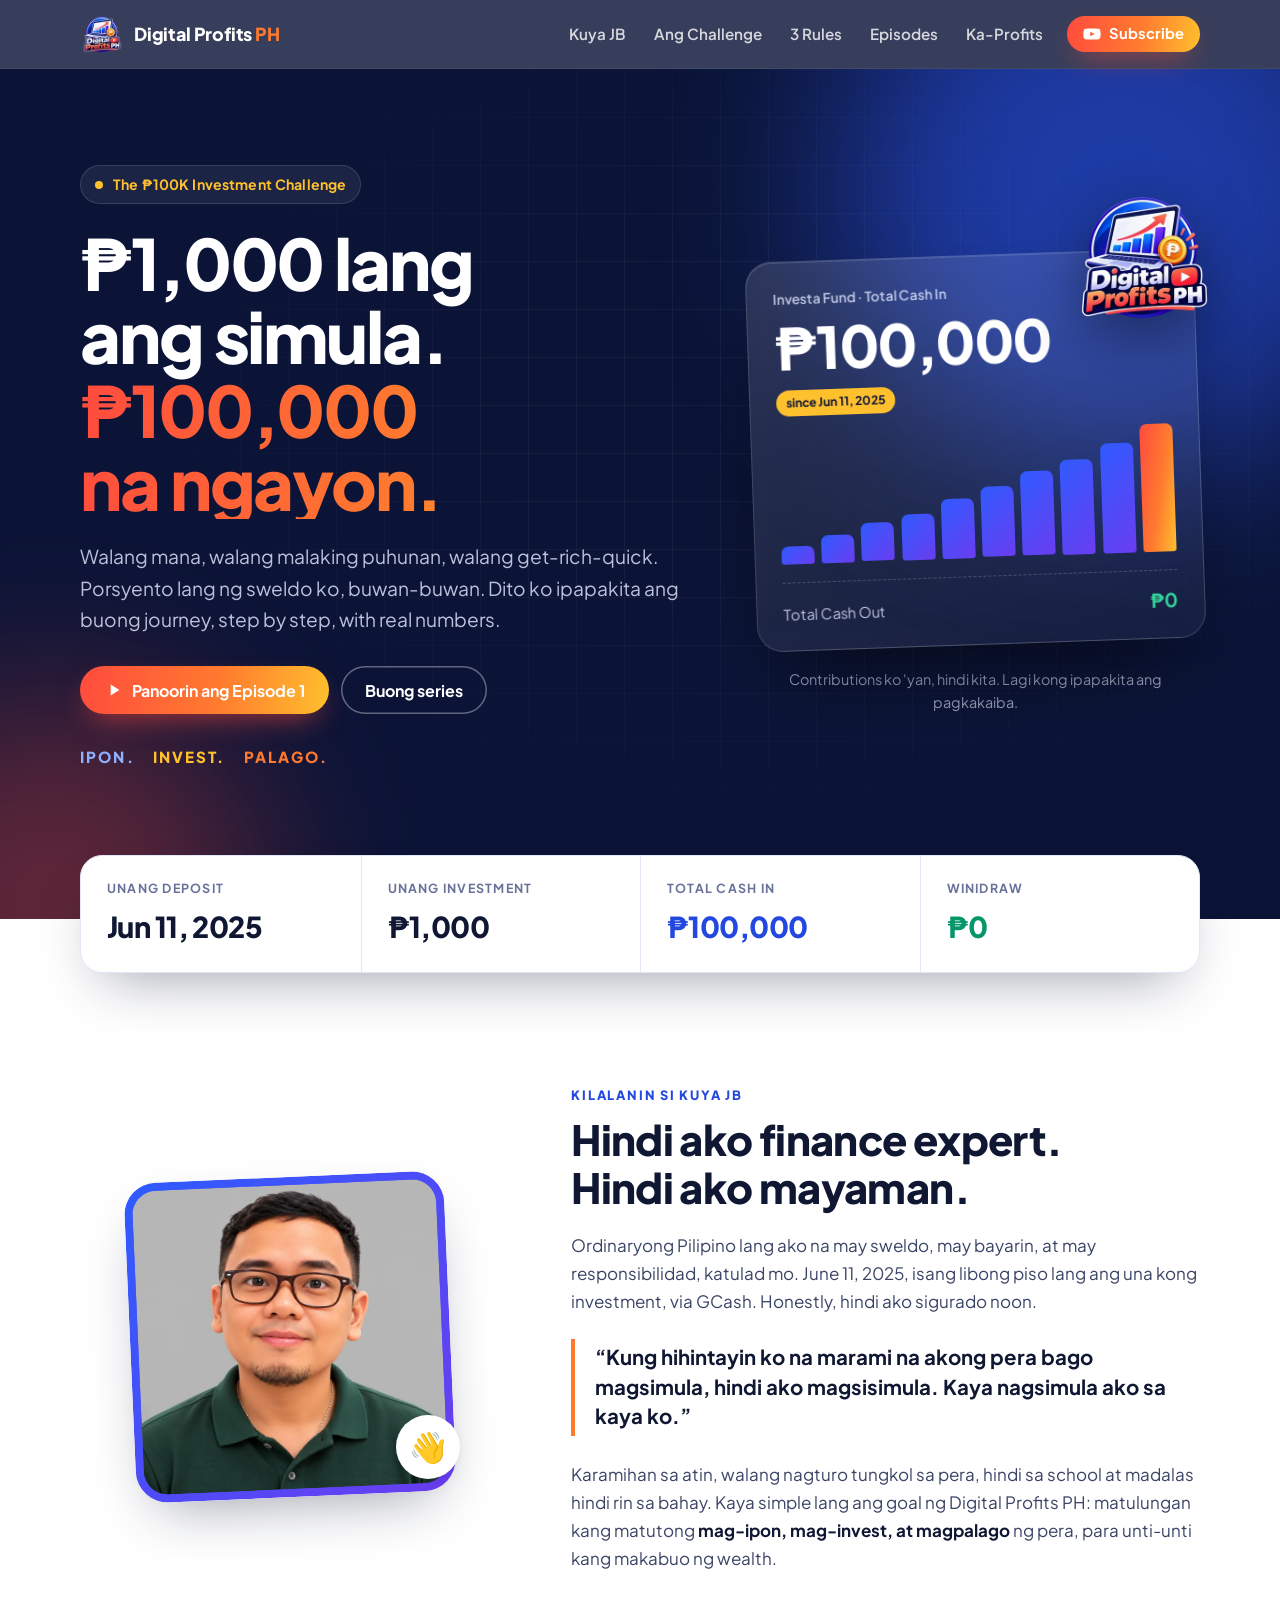
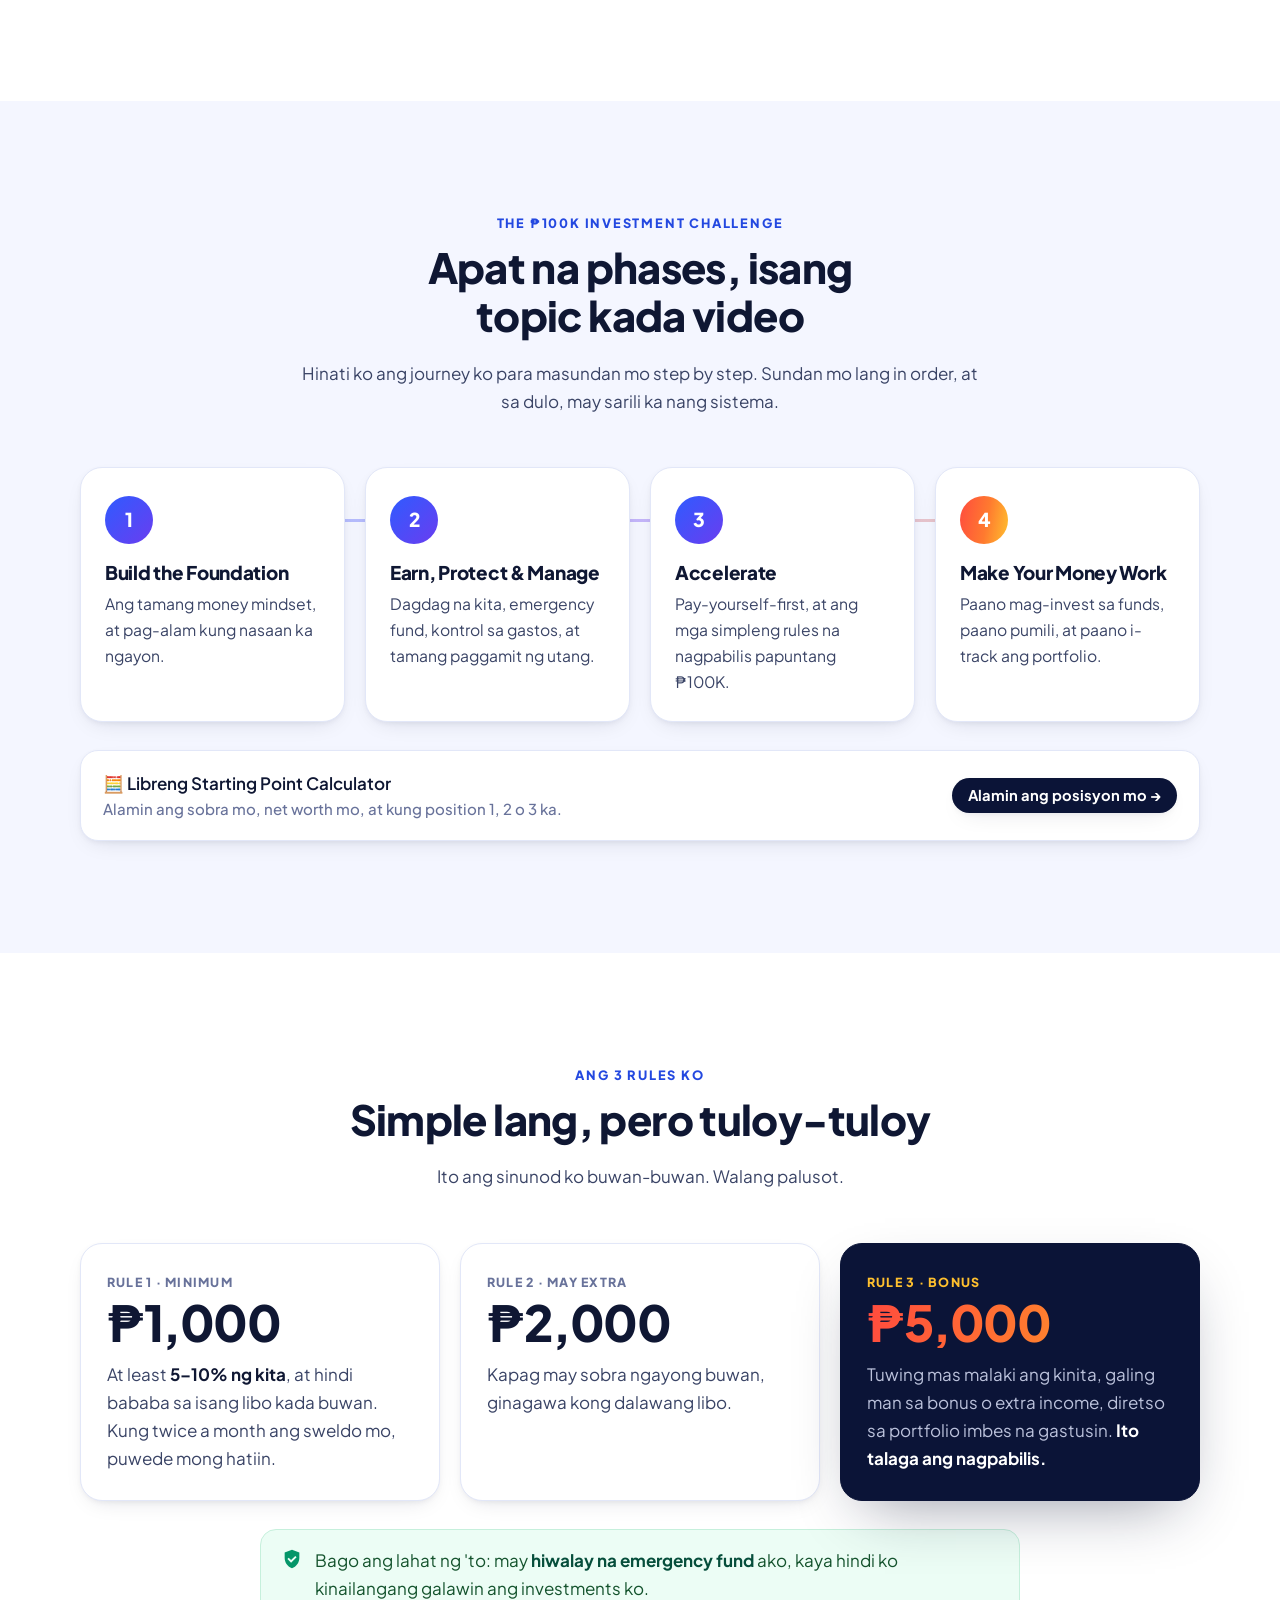
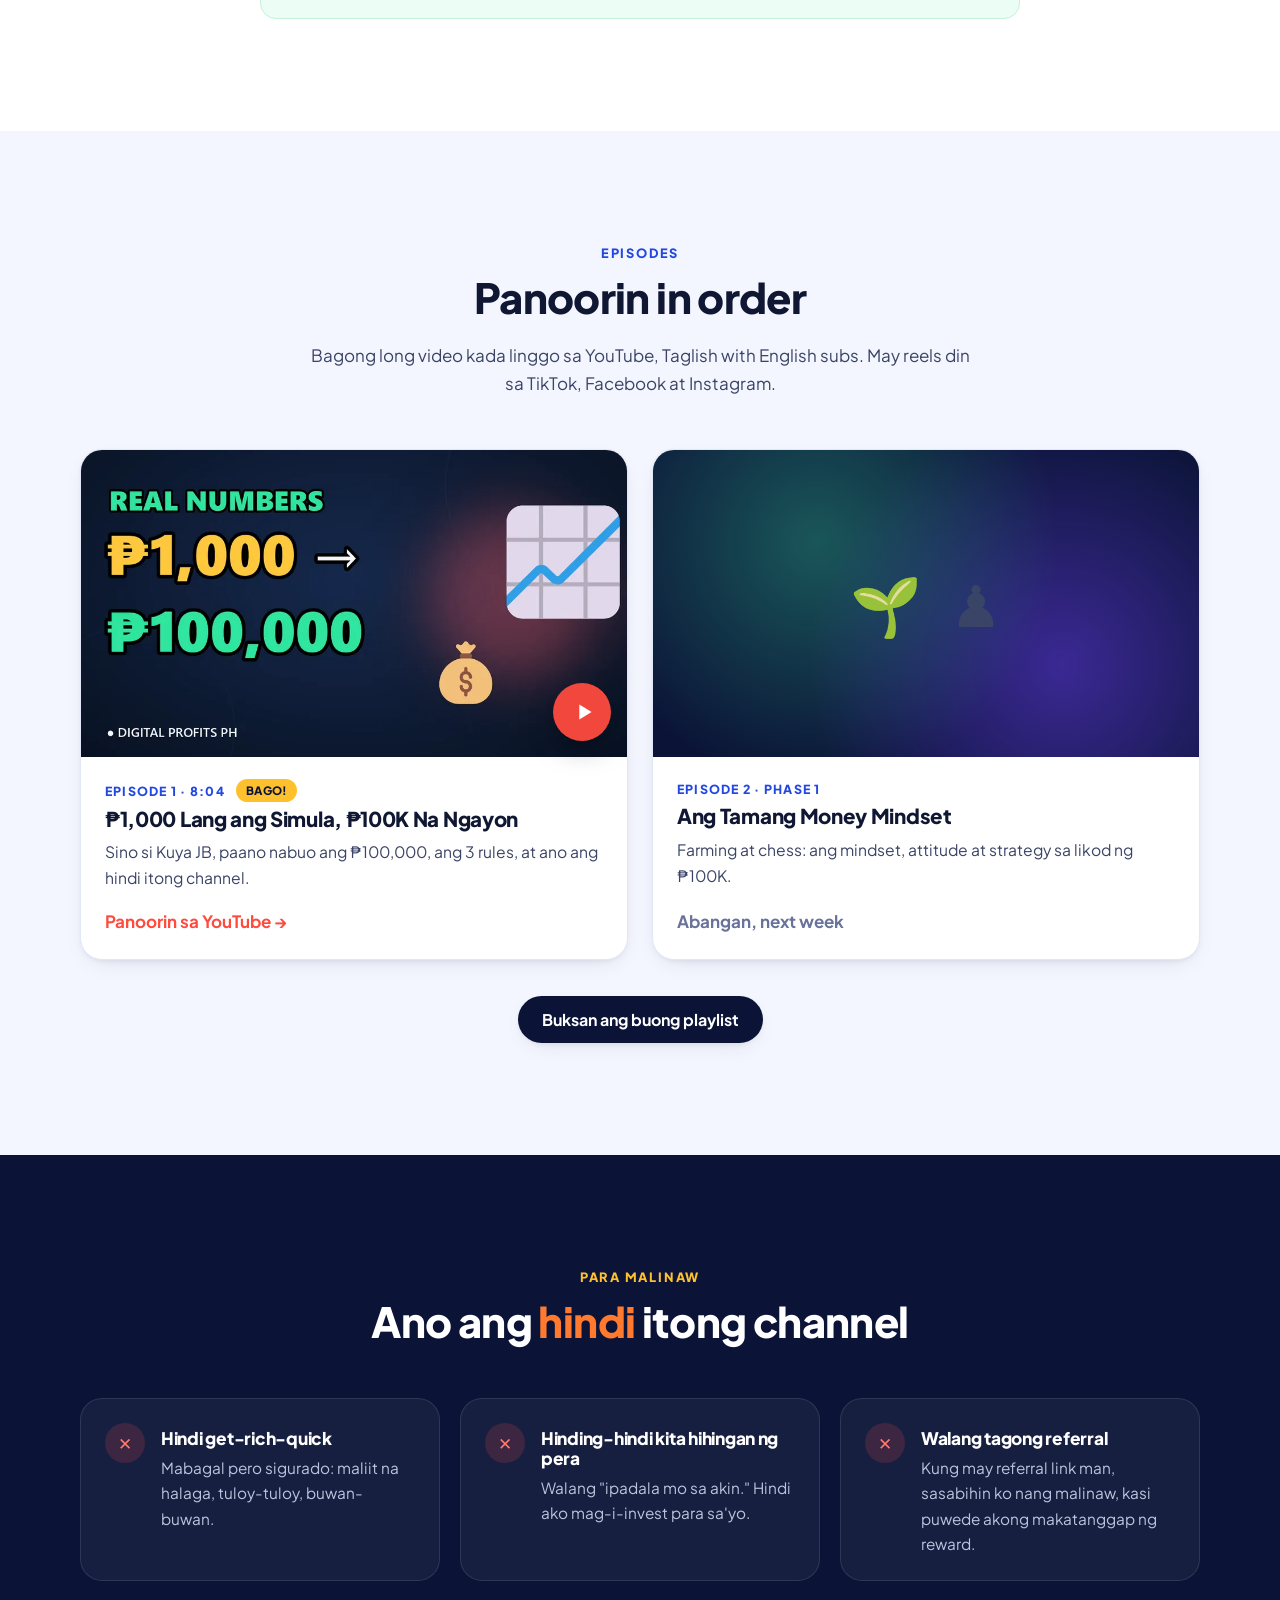
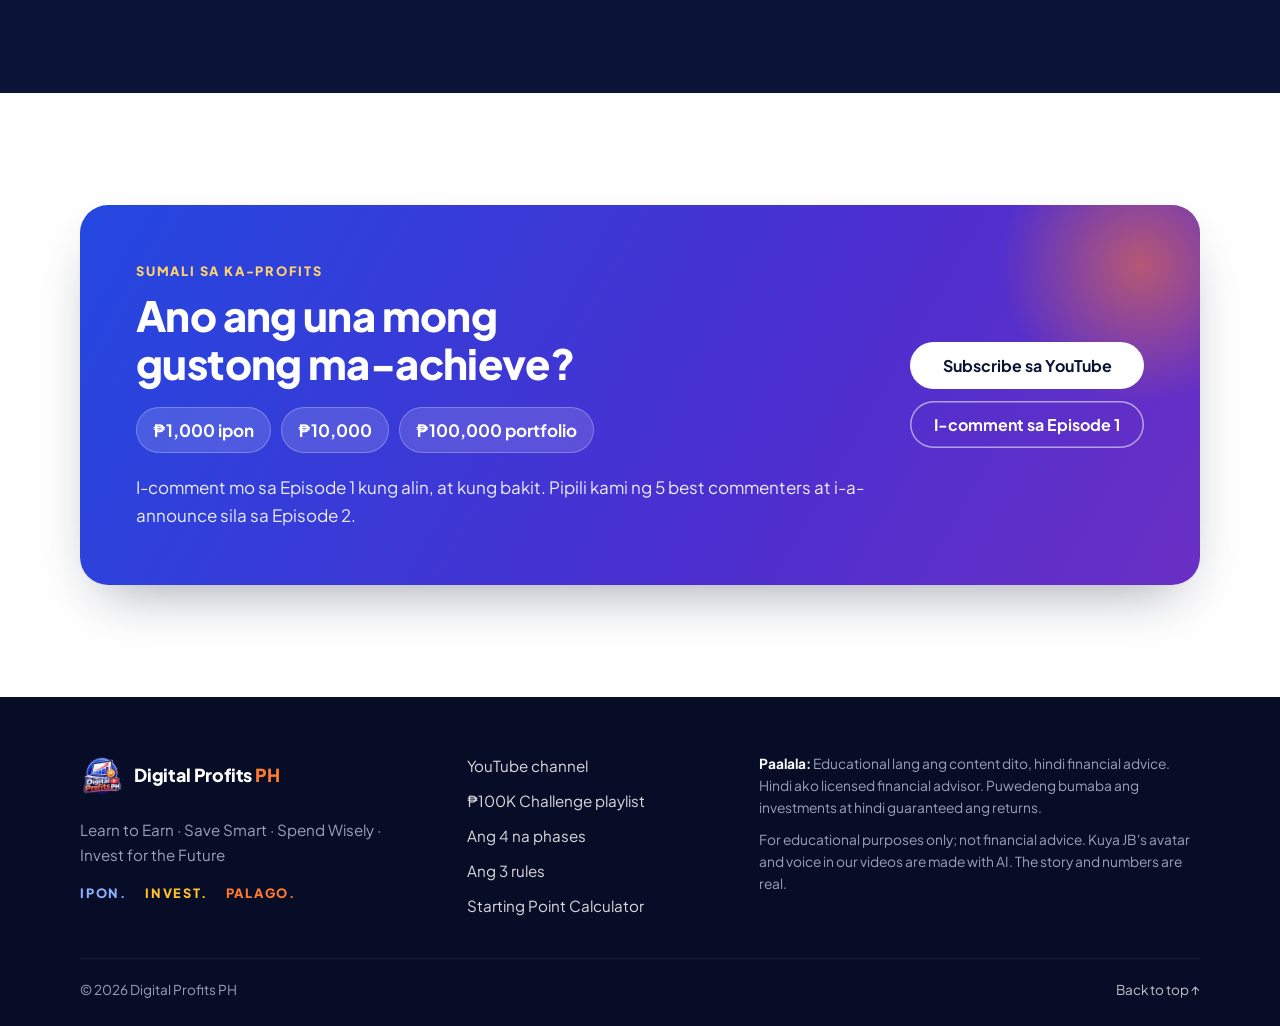
==== commit 57f1ef5f: "Add the Starting Point Calculator for Episode 3 New page at /starting-point/: viewers enter income, " ====
--- a/index.html
+++ b/index.html
@@ -66,9 +66,9 @@
           <h1>₱1,000 lang ang simula. <span class="grad">₱100,000 na ngayon.</span></h1>
           <p class="lead">Walang mana, walang malaking puhunan, walang get-rich-quick. Porsyento lang ng sweldo ko, buwan-buwan. Dito ko ipapakita ang buong journey, step by step, with real numbers.</p>
           <div class="hero-actions">
-            <a class="btn btn-primary" href="https://youtu.be/28OfIGx4rfI" target="_blank" rel="noopener">
+            <a class="btn btn-primary" href="https://youtu.be/28OfIGx4rfI" target="_blank" rel="noopener" data-ep1-link data-ep1-pre="Subscribe · Episode 1 sa Oct 13">
               <svg viewBox="0 0 24 24" width="20" height="20" aria-hidden="true"><path fill="currentColor" d="M8 5.5v13l10.5-6.5L8 5.5Z"/></svg>
-              Panoorin ang Episode 1
+              <span data-ep1-label>Panoorin ang Episode 1</span>
             </a>
             <a class="btn btn-ghost" href="https://www.youtube.com/playlist?list=PLdHB0yVSAcLo" target="_blank" rel="noopener">Buong series</a>
           </div>
@@ -158,6 +158,10 @@
             <p>Paano mag-invest sa funds, paano pumili, at paano i-track ang portfolio.</p>
           </li>
         </ol>
+        <div class="tool-cta reveal">
+          <p>🧮 Libreng Starting Point Calculator<span>Alamin ang sobra mo, net worth mo, at kung position 1, 2 o 3 ka.</span></p>
+          <a class="btn btn-dark btn-sm" href="starting-point/">Alamin ang posisyon mo →</a>
+        </div>
       </div>
     </section>
 
@@ -202,7 +206,7 @@
           <p>Bagong long video kada linggo sa YouTube, Taglish with English subs. May reels din sa TikTok, Facebook at Instagram.</p>
         </div>
         <div class="episodes">
-          <a class="episode reveal" href="https://youtu.be/28OfIGx4rfI" target="_blank" rel="noopener">
+          <a class="episode reveal" href="https://youtu.be/28OfIGx4rfI" target="_blank" rel="noopener" data-ep1-link>
             <div class="episode-thumb">
               <img src="assets/ep01.webp" width="960" height="540" alt="Episode 1 thumbnail: Real numbers, ₱1,000 to ₱100,000" loading="lazy">
               <span class="play" aria-hidden="true"><svg viewBox="0 0 24 24" width="28" height="28"><path fill="currentColor" d="M8 5.5v13l10.5-6.5L8 5.5Z"/></svg></span>
@@ -261,7 +265,7 @@
           </div>
           <div class="cta-actions">
             <a class="btn btn-light" href="https://www.youtube.com/@digitalprofitsph?sub_confirmation=1" target="_blank" rel="noopener">Subscribe sa YouTube</a>
-            <a class="btn btn-outline-light" href="https://youtu.be/28OfIGx4rfI" target="_blank" rel="noopener">I-comment sa Episode 1</a>
+            <a class="btn btn-outline-light" href="https://youtu.be/28OfIGx4rfI" target="_blank" rel="noopener" data-ep1-link data-ep1-pre="I-subscribe para ma-notify"><span data-ep1-label>I-comment sa Episode 1</span></a>
           </div>
         </div>
       </div>
@@ -283,6 +287,7 @@
         <a href="https://www.youtube.com/playlist?list=PLdHB0yVSAcLo" target="_blank" rel="noopener">₱100K Challenge playlist</a>
         <a href="#challenge">Ang 4 na phases</a>
         <a href="#rules">Ang 3 rules</a>
+        <a href="starting-point/">Starting Point Calculator</a>
       </nav>
       <div class="disclaimer">
         <p><strong>Paalala:</strong> Educational lang ang content dito, hindi financial advice. Hindi ako licensed financial advisor. Puwedeng bumaba ang investments at hindi guaranteed ang returns.</p>
--- a/styles.css
+++ b/styles.css
@@ -428,6 +428,105 @@
 .footer-bottom a { color: rgba(255, 255, 255, 0.75); text-decoration: none; }
 .footer-bottom a:hover { color: #fff; }
 
+/* ---------- Starting Point calculator ---------- */
+.calc-hero { padding: clamp(40px, 6vw, 72px) 0 clamp(48px, 7vw, 84px); }
+.calc-hero-inner { position: relative; }
+.calc-hero-inner > * { max-width: 760px; }
+.calc-hero h1 { font-size: clamp(2.2rem, 5vw, 3.4rem); }
+.privacy-note {
+  display: inline-flex; align-items: flex-start; gap: 8px; margin: 22px 0 0;
+  padding: 10px 14px; border-radius: 12px; font-size: 0.92rem; font-weight: 600;
+  color: #c7f5e1; background: rgba(52, 211, 153, 0.1); border: 1px solid rgba(52, 211, 153, 0.25);
+}
+.privacy-note svg { flex-shrink: 0; margin-top: 2px; color: var(--green); }
+
+.calc-section { background: var(--tint); padding: clamp(32px, 5vw, 56px) 0 clamp(64px, 8vw, 96px); }
+.calc-grid { display: grid; grid-template-columns: 1.1fr 0.9fr; gap: 28px; align-items: start; }
+
+.calc-actions { display: flex; flex-wrap: wrap; gap: 10px; margin-bottom: 18px; }
+.btn-plain { background: transparent; color: var(--body); box-shadow: inset 0 0 0 1.5px var(--line); }
+.btn-plain:hover { background: #fff; }
+
+.calc-group {
+  margin: 0 0 16px; padding: 20px 22px 6px; border: 1px solid var(--line); border-radius: var(--radius);
+  background: #fff; box-shadow: var(--shadow-sm);
+}
+.calc-group legend {
+  float: left; width: 100%; margin-bottom: 12px; padding: 0;
+  font-weight: 800; font-size: 1.08rem; color: var(--ink);
+}
+.calc-group legend + * { clear: both; }
+.field { display: block; margin-bottom: 16px; }
+.field-label { display: block; font-weight: 700; color: var(--ink); font-size: 0.96rem; margin-bottom: 6px; }
+.field-label strong { color: var(--blue-600); }
+.money {
+  display: flex; align-items: center; gap: 6px; padding: 0 14px; border-radius: 12px;
+  background: var(--tint); border: 1.5px solid var(--line); transition: border-color 0.15s ease, box-shadow 0.15s ease;
+}
+.money:focus-within { border-color: var(--blue); box-shadow: 0 0 0 4px rgba(47, 91, 255, 0.15); background: #fff; }
+.money > span { font-weight: 800; color: var(--muted); }
+.money input {
+  flex: 1; min-width: 0; border: 0; background: transparent; outline: none;
+  font: inherit; font-size: 1.15rem; font-weight: 700; color: var(--ink); padding: 12px 0;
+}
+.money input::-webkit-outer-spin-button, .money input::-webkit-inner-spin-button { -webkit-appearance: none; margin: 0; }
+.money input[type="number"] { -moz-appearance: textfield; appearance: textfield; }
+.hint { display: block; margin-top: 6px; font-size: 0.86rem; line-height: 1.5; color: var(--muted); font-weight: 500; }
+.check { display: flex; gap: 12px; align-items: flex-start; margin-bottom: 16px; cursor: pointer; color: var(--ink); font-size: 0.96rem; }
+.check input { width: 20px; height: 20px; margin: 2px 0 0; accent-color: var(--blue-600); flex-shrink: 0; }
+
+.calc-results {
+  position: sticky; top: calc(var(--header-h) + 16px);
+  max-height: calc(100vh - var(--header-h) - 32px); overflow-y: auto; border-radius: var(--radius);
+}
+.calc-after { margin-top: 8px; }
+.calc-after .btn { width: 100%; }
+.results-card {
+  padding: 20px; border-radius: var(--radius); background: var(--navy-900); color: var(--on-dark);
+  box-shadow: var(--shadow-lg);
+}
+.results-card .kicker { color: var(--gold); }
+.results-empty p { margin: 0; }
+.results-empty strong { color: #fff; }
+.result-stats { display: grid; grid-template-columns: 1fr 1fr; gap: 10px; }
+.result-stat:last-child { grid-column: 1 / -1; }
+.result-stat { padding: 12px 14px; border-radius: 14px; background: rgba(255, 255, 255, 0.06); border: 1px solid rgba(255, 255, 255, 0.1); }
+.result-label { margin: 0; font-size: 0.74rem; font-weight: 800; text-transform: uppercase; letter-spacing: 0.1em; color: rgba(226, 232, 255, 0.7); }
+.result-value { margin: 2px 0 2px; font-size: 1.6rem; font-weight: 800; color: #fff; letter-spacing: -0.02em; line-height: 1.2; }
+.result-value[data-tone="good"] { color: var(--green); }
+.result-value[data-tone="bad"] { color: #ff7b70; }
+.result-sub { margin: 0; font-size: 0.82rem; line-height: 1.45; color: rgba(226, 232, 255, 0.7); }
+
+.position-card { margin-top: 12px; padding: 16px; border-radius: 16px; background: rgba(255, 192, 46, 0.12); border: 1px solid rgba(255, 192, 46, 0.4); }
+.position-card[data-position="1"] { background: rgba(255, 75, 62, 0.14); border-color: rgba(255, 75, 62, 0.45); }
+.position-card[data-position="3"] { background: rgba(52, 211, 153, 0.12); border-color: rgba(52, 211, 153, 0.45); }
+.position-title { margin: 0 0 6px; font-size: 1.15rem; font-weight: 800; color: #fff; }
+.position-text, .position-extra { margin: 0; font-size: 0.9rem; line-height: 1.5; }
+.position-extra { margin-top: 10px; padding-top: 10px; border-top: 1px dashed rgba(255, 255, 255, 0.2); color: #ffd36b; }
+
+.timeline { margin-top: 12px; }
+.timeline ul { margin: 6px 0 6px; padding-left: 18px; font-size: 0.95rem; }
+.timeline li { margin-bottom: 2px; }
+.timeline strong { color: #fff; }
+
+.calc-disclaimer {
+  margin: 14px 0 0; padding-top: 12px; border-top: 1px solid rgba(255, 255, 255, 0.1);
+  font-size: 0.8rem; color: rgba(226, 232, 255, 0.6);
+}
+
+.tool-cta {
+  display: flex; align-items: center; justify-content: space-between; gap: 16px; flex-wrap: wrap;
+  margin-top: 28px; padding: 18px 22px; border-radius: 18px; background: #fff;
+  border: 1px solid var(--line); box-shadow: var(--shadow-sm);
+}
+.tool-cta p { margin: 0; color: var(--ink); font-weight: 600; }
+.tool-cta p span { display: block; font-weight: 500; color: var(--muted); font-size: 0.94rem; }
+
+@media (max-width: 860px) {
+  .calc-grid { grid-template-columns: 1fr; }
+  .calc-results { position: static; max-height: none; overflow: visible; }
+}
+
 /* ---------- Reveal on scroll (only when JS is running) ---------- */
 .js .reveal { opacity: 0; transform: translateY(18px); transition: opacity 0.6s ease, transform 0.6s ease; }
 .js .reveal.is-visible { opacity: 1; transform: none; }
@@ -489,6 +588,7 @@
   body { font-size: 1rem; }
   .phases { grid-template-columns: 1fr; }
   .hero-actions .btn { width: 100%; }
+  .btn { white-space: normal; text-align: center; }
   .hero-logo { width: 104px; height: 104px; right: -6px; top: -20px; }
   .wallet-card { padding: 22px 20px 18px; }
   .wallet-label { padding-right: 80px; }
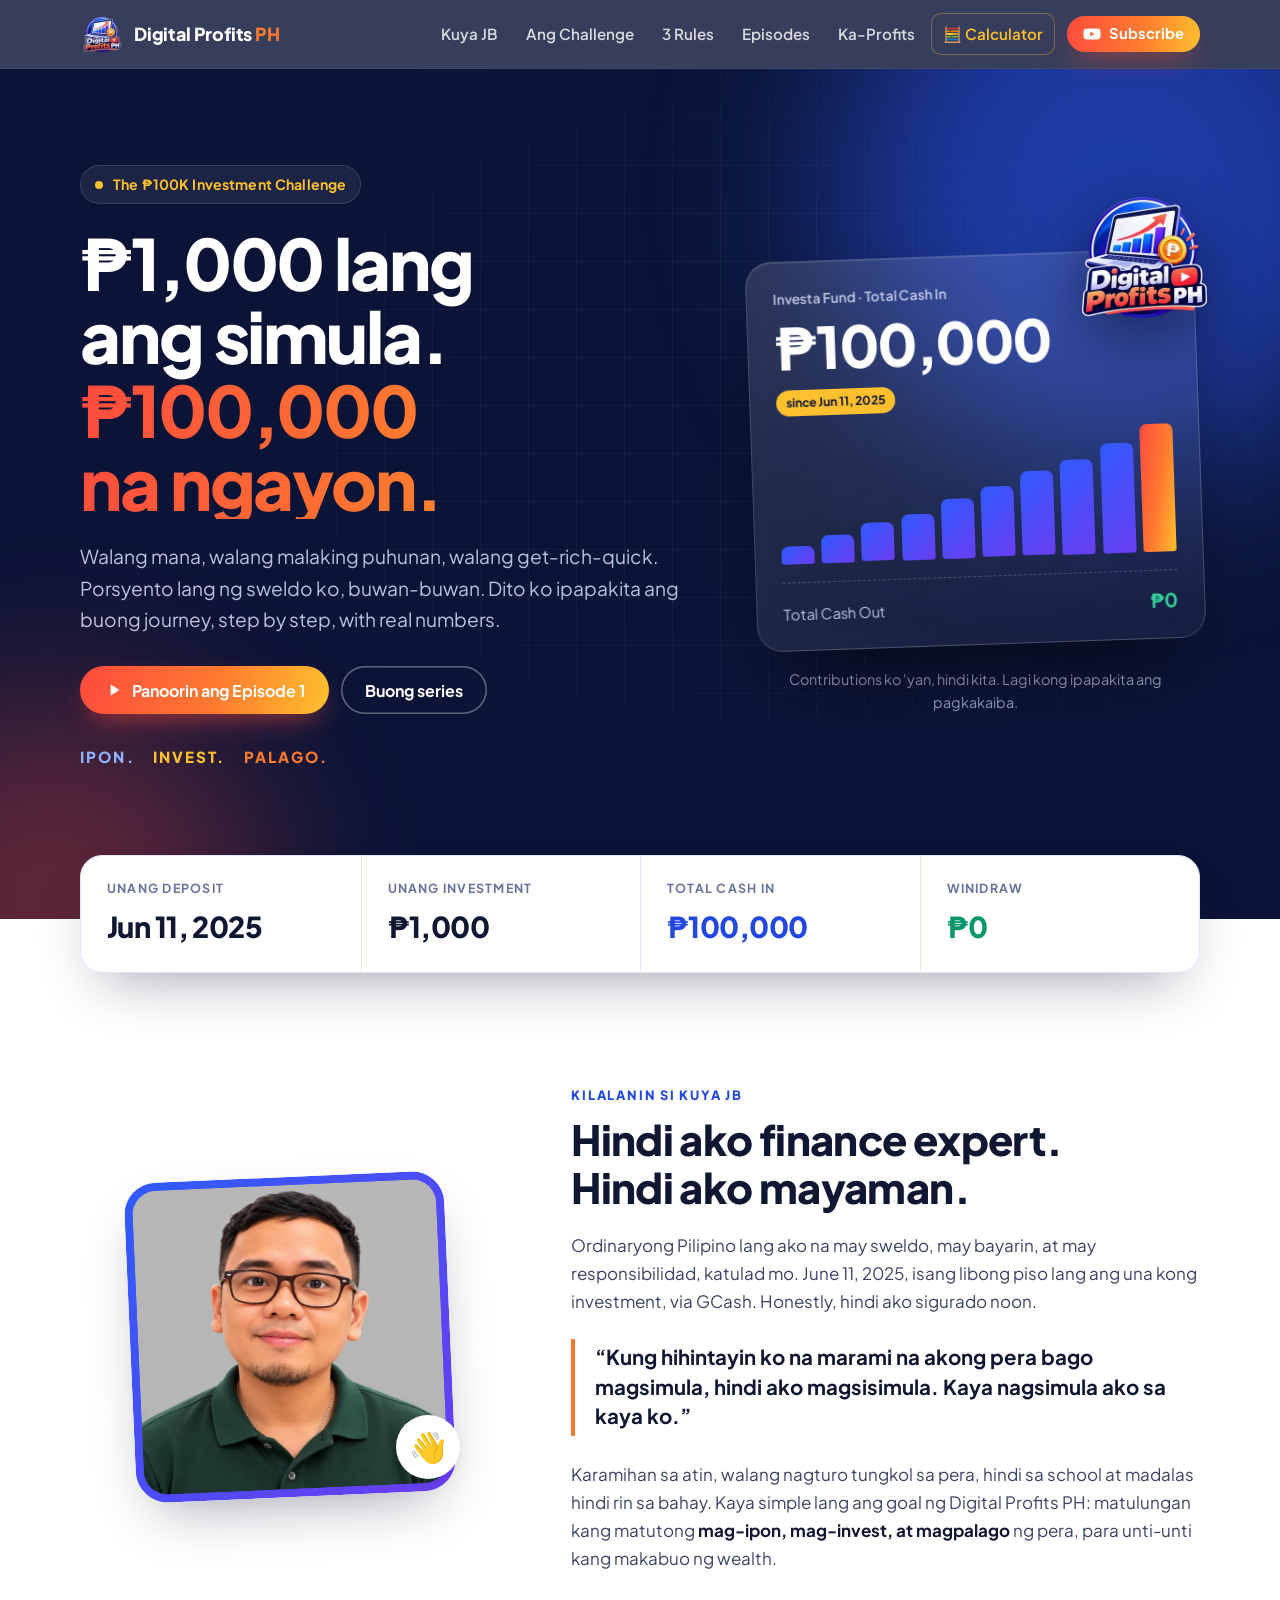
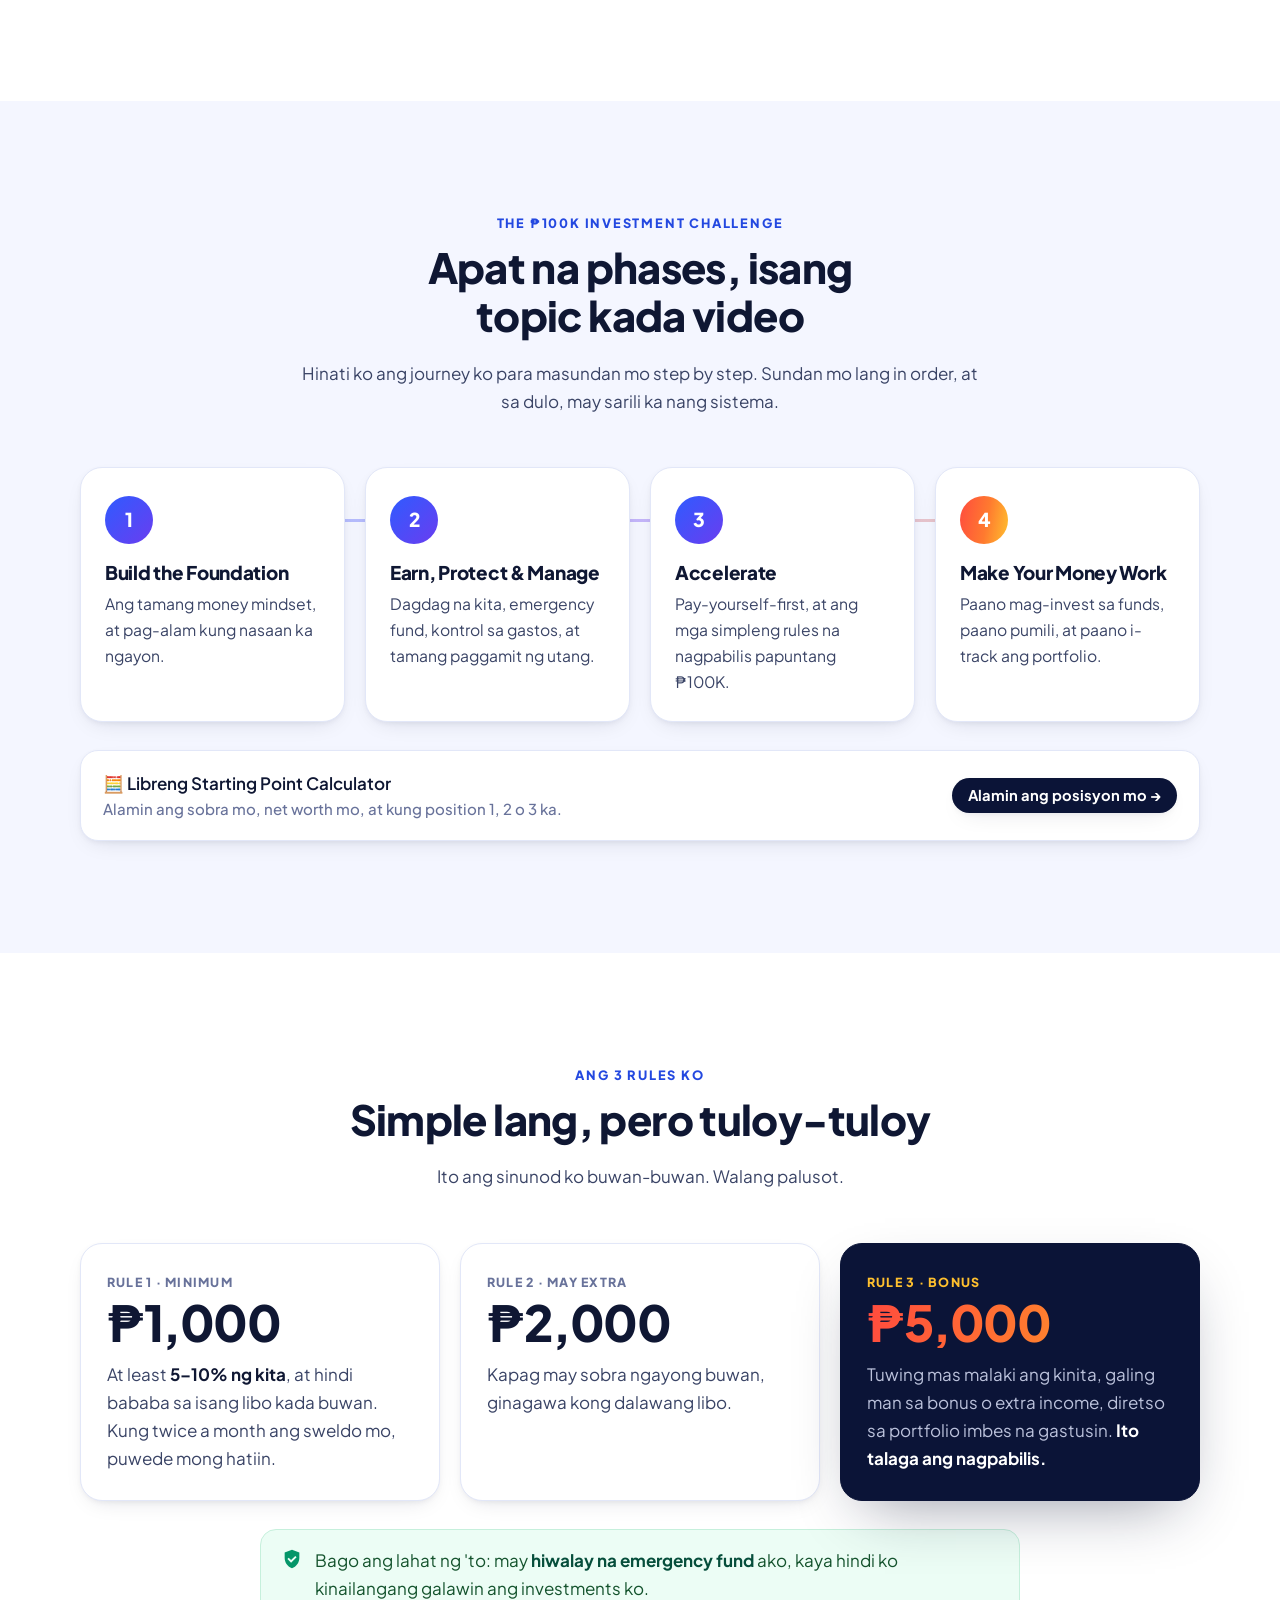
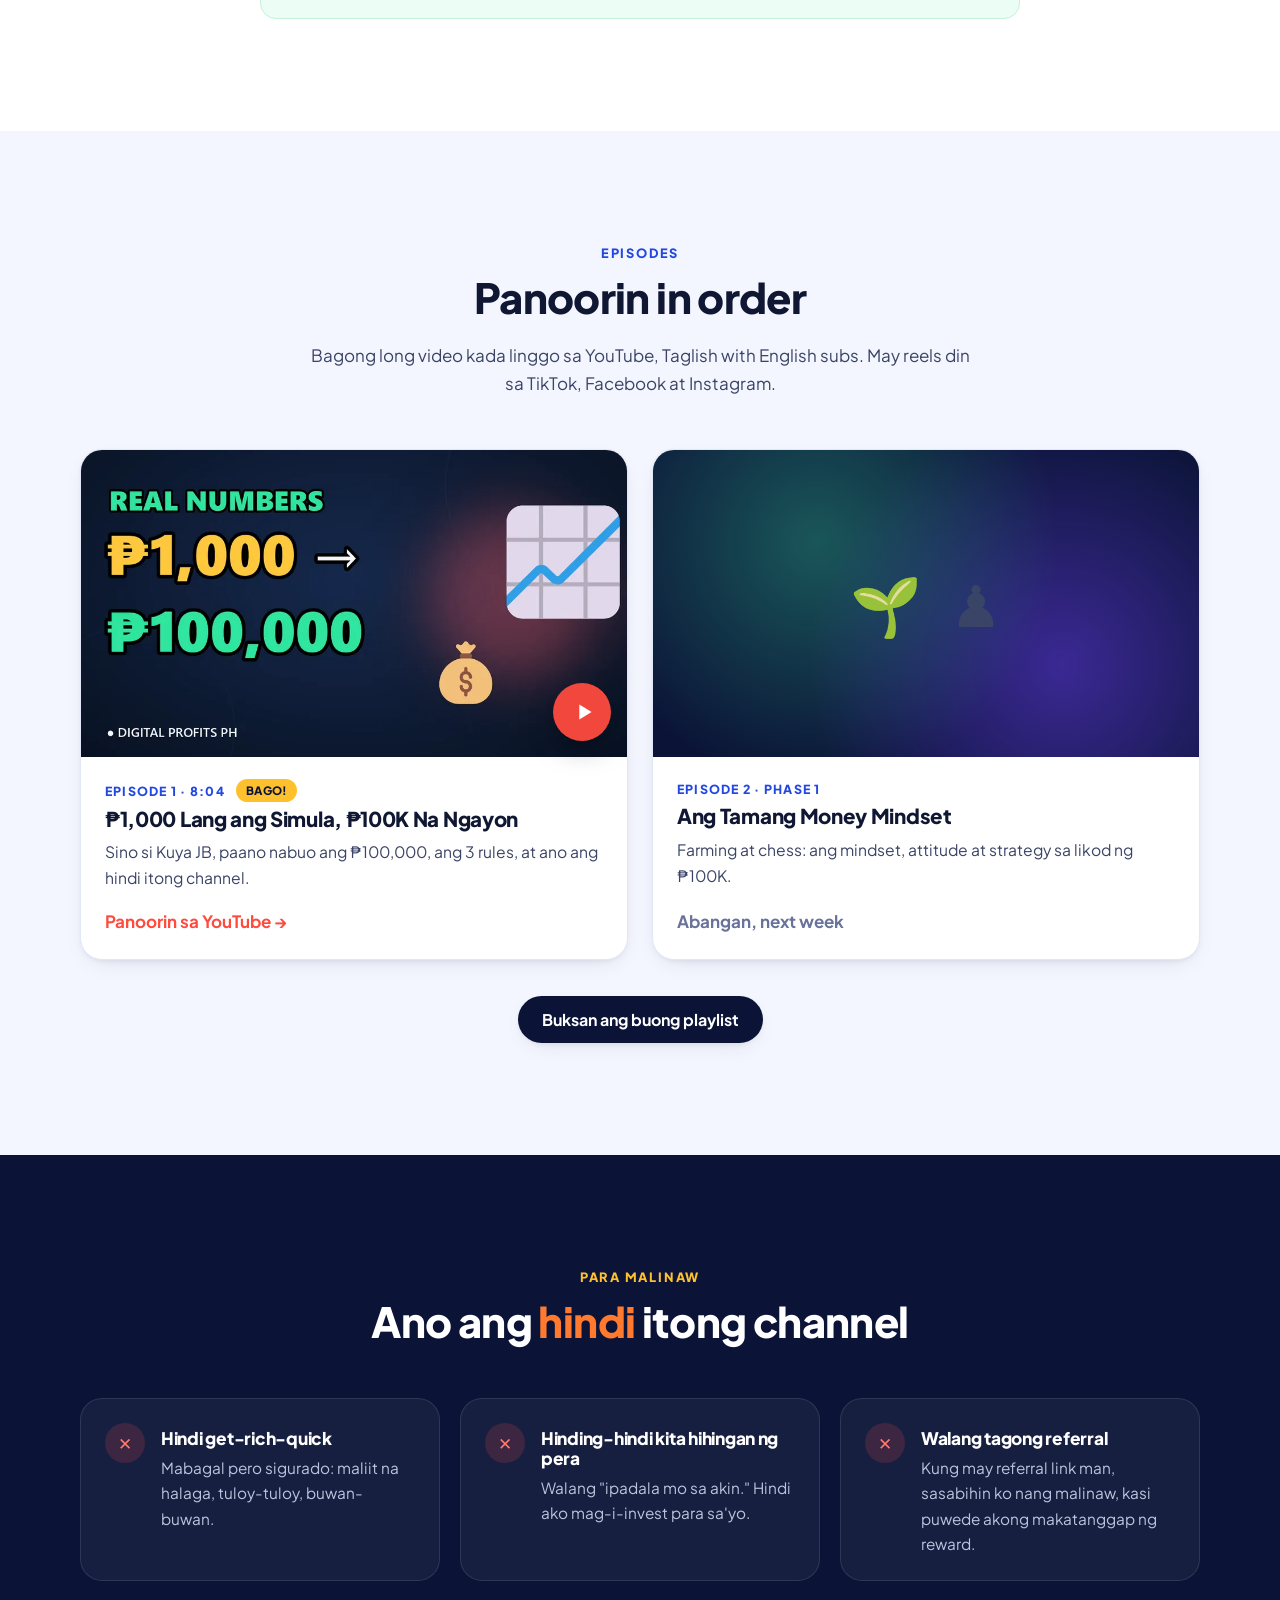
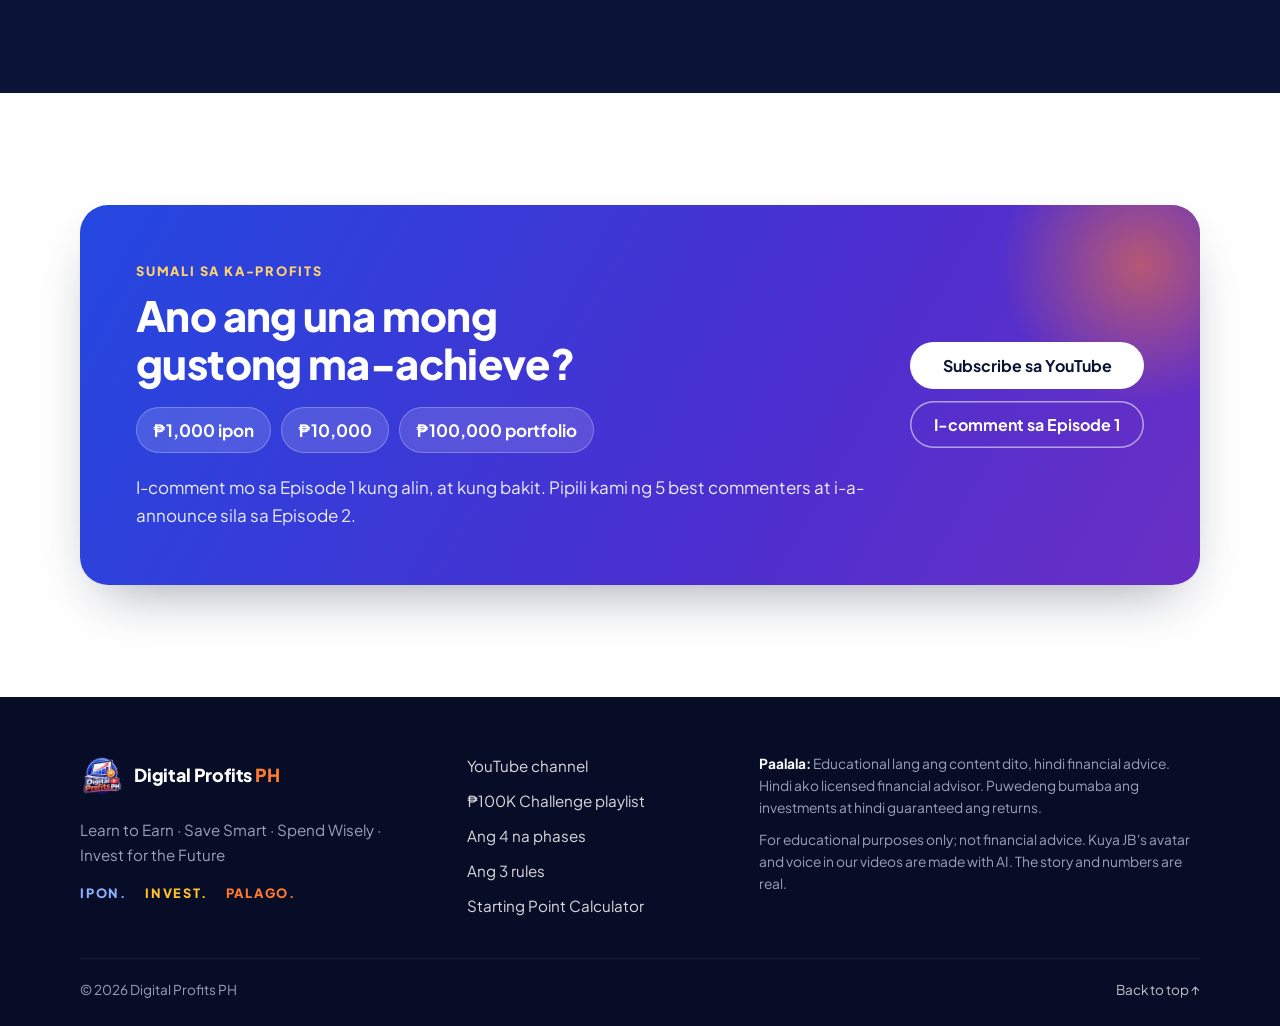
==== commit 2a27cf5d: "Add the calculator to the top menu The Starting Point Calculator link sat below the 4 phases and in " ====
--- a/index.html
+++ b/index.html
@@ -48,6 +48,7 @@
         <a href="#rules">3 Rules</a>
         <a href="#episodes">Episodes</a>
         <a href="#ka-profits">Ka-Profits</a>
+        <a class="nav-tool" href="starting-point/">🧮 Calculator</a>
         <a class="btn btn-sm btn-primary" href="https://www.youtube.com/@digitalprofitsph?sub_confirmation=1" target="_blank" rel="noopener">
           <svg viewBox="0 0 24 24" width="18" height="18" aria-hidden="true"><path fill="currentColor" d="M23 7.2a3 3 0 0 0-2.1-2.1C19 4.6 12 4.6 12 4.6s-7 0-8.9.5A3 3 0 0 0 1 7.2 31 31 0 0 0 .5 12 31 31 0 0 0 1 16.8a3 3 0 0 0 2.1 2.1c1.9.5 8.9.5 8.9.5s7 0 8.9-.5a3 3 0 0 0 2.1-2.1 31 31 0 0 0 .5-4.8 31 31 0 0 0-.5-4.8ZM9.7 15.1V8.9L15.5 12l-5.8 3.1Z"/></svg>
           Subscribe
--- a/styles.css
+++ b/styles.css
@@ -115,6 +115,8 @@
   padding: 8px 12px; border-radius: 10px; transition: color 0.15s ease, background-color 0.15s ease;
 }
 .site-nav a:not(.btn):hover { color: #fff; background: rgba(255, 255, 255, 0.08); }
+.site-nav a.nav-tool { color: var(--gold); box-shadow: inset 0 0 0 1px rgba(255, 192, 46, 0.35); }
+.site-nav a.nav-tool:hover, .site-nav a.nav-tool[aria-current="page"] { color: var(--navy-900); background: var(--gold); }
 .site-nav .btn { margin-left: 8px; }
 
 .nav-toggle {
@@ -558,7 +560,7 @@
   .disclaimer { grid-column: 1 / -1; }
 }
 
-@media (max-width: 860px) {
+@media (max-width: 1040px) {
   .nav-toggle { display: inline-flex; }
   .site-nav {
     position: absolute; left: 0; right: 0; top: var(--header-h);
